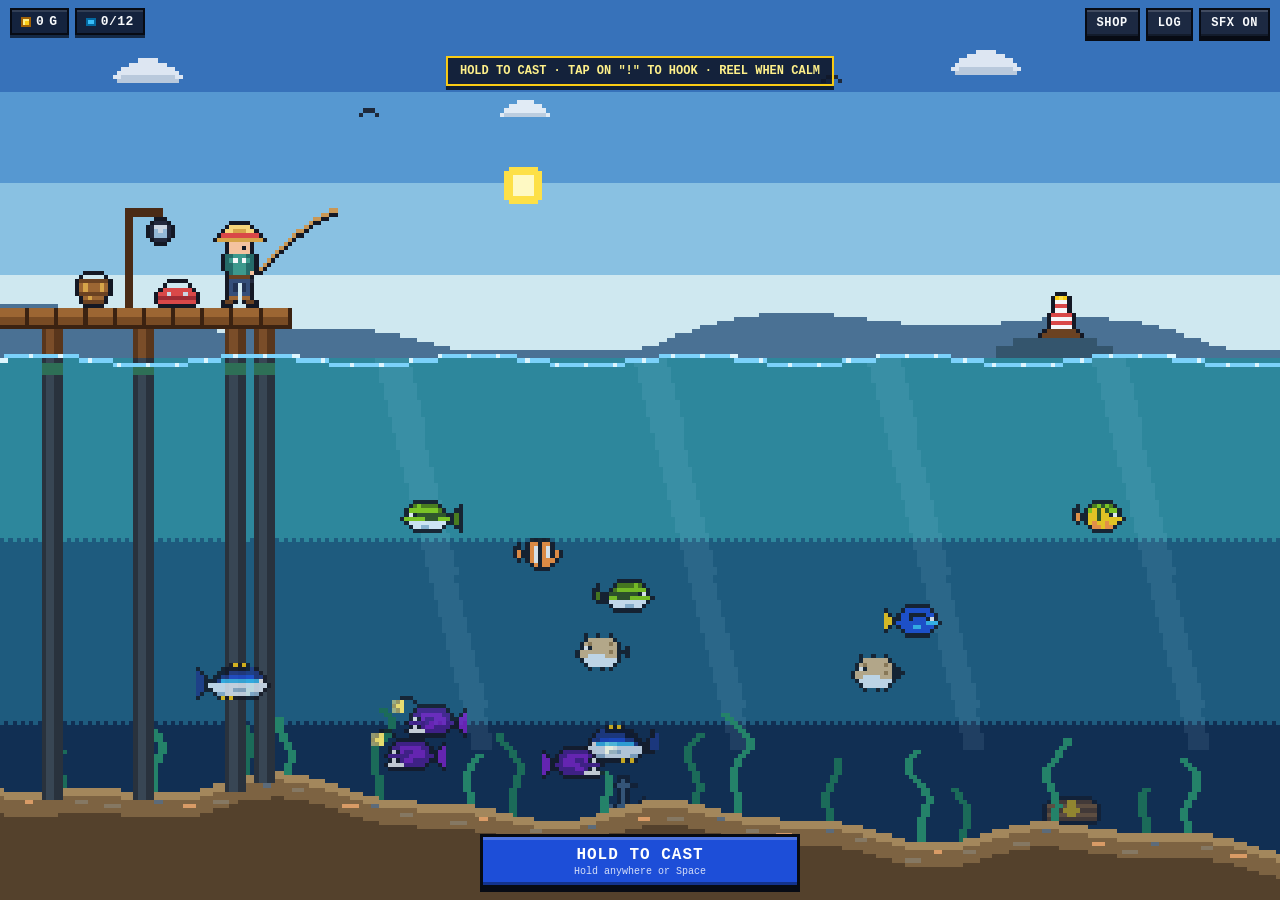
==== index.html @ 06ecc24d "Replace old files with Pierline 2D pixel-art side-POV fishing game Co-authored-by: arena-agent <2970" ====
<!DOCTYPE html>
<html lang="en">
<head>
  <meta charset="UTF-8" />
  <meta name="viewport" content="width=device-width, initial-scale=1.0, maximum-scale=1.0, user-scalable=no, viewport-fit=cover" />
  <meta name="theme-color" content="#091529" />
  <title>PIERLINE — 2D Pixel Fishing</title>
  <link rel="stylesheet" href="style.css" />
</head>
<body>
  <div id="game-shell">
    <canvas id="game-canvas" aria-label="Pierline 2D pixel fishing game"></canvas>

    <!-- Top HUD -->
    <header id="top-hud">
      <div class="hud-group">
        <div class="hud-pill" title="Coins">
          <span class="coin-dot" aria-hidden="true"></span>
          <span id="hud-coins">0</span> G
        </div>
        <div class="hud-pill" title="Species Discovered">
          <span class="fish-dot" aria-hidden="true"></span>
          <span id="hud-catches">0/12</span>
        </div>
      </div>

      <div class="hud-group">
        <button id="btn-shop" class="pixel-btn" type="button">SHOP</button>
        <button id="btn-log" class="pixel-btn" type="button">LOG</button>
        <button id="btn-mute" class="pixel-btn" type="button">SFX ON</button>
      </div>
    </header>

    <div id="hud-depth" class="hidden">SHALLOWS · 2.0m</div>

    <div id="hint-banner">
      HOLD TO CAST · TAP ON "!" TO HOOK · REEL WHEN CALM
    </div>

    <!-- Bottom Mobile-Friendly Action & Reeling HUD -->
    <div id="bottom-dock">
      <div id="reel-hud" class="hidden">
        <div id="reel-status" class="reel-status calm">HOLD TO REEL IN!</div>
        <div class="bar-row">
          <span>TENSION</span>
          <div class="bar-track">
            <div id="tension-fill" class="bar-fill safe"></div>
          </div>
        </div>
        <div class="bar-row">
          <span>CATCH</span>
          <div class="bar-track">
            <div id="progress-fill" class="bar-fill progress"></div>
            <div id="progress-icon"></div>
          </div>
        </div>
      </div>

      <button id="action-btn" type="button">
        <span id="action-label">HOLD TO CAST</span>
        <span id="action-sub">Hold anywhere or Space</span>
      </button>
    </div>

    <!-- Catch Reveal Card -->
    <div id="catch-overlay" class="overlay hidden" role="dialog" aria-modal="true" aria-labelledby="catch-name">
      <div class="pixel-card">
        <div id="catch-stamp" class="catch-stamp hidden">NEW SPECIES!</div>
        <div class="catch-art-box">
          <img id="catch-img" src="" alt="" />
        </div>
        <div id="catch-name" class="catch-title">Silver Minnow</div>
        <div id="catch-rarity" class="rarity-badge">COMMON</div>
        <div class="catch-stats">
          <div class="stat-box">
            <div class="stat-label">WEIGHT</div>
            <div id="catch-weight" class="stat-val">0.3 lb</div>
          </div>
          <div class="stat-box">
            <div class="stat-label">REWARD</div>
            <div id="catch-value" class="stat-val gold">+15 G</div>
          </div>
        </div>
        <p id="catch-desc" class="catch-desc"></p>
        <button id="catch-continue" class="pixel-btn continue-btn" type="button">KEEP FISHING</button>
      </div>
    </div>

    <!-- Tackle Shop Modal -->
    <div id="shop-modal" class="overlay hidden" role="dialog" aria-modal="true" aria-labelledby="shop-title">
      <div class="modal-panel">
        <div class="modal-header">
          <div>
            <div id="shop-title" class="modal-title">PIER TACKLE SHOP</div>
            <div id="shop-coins" class="modal-sub">0 G</div>
          </div>
          <button class="pixel-btn" type="button" data-close-modal>CLOSE</button>
        </div>
        <div class="modal-body">
          <div id="shop-list" class="shop-list"></div>
        </div>
      </div>
    </div>

    <!-- Fish Log / Bestiary Modal -->
    <div id="log-modal" class="overlay hidden" role="dialog" aria-modal="true" aria-labelledby="log-title">
      <div class="modal-panel">
        <div class="modal-header">
          <div>
            <div id="log-title" class="modal-title">FISH LOG</div>
            <div id="log-summary" class="modal-sub">0 / 12 Species</div>
          </div>
          <button class="pixel-btn" type="button" data-close-modal>CLOSE</button>
        </div>
        <div class="modal-body">
          <div id="log-grid" class="log-grid"></div>
        </div>
      </div>
    </div>
  </div>

  <script type="module" src="js/game.js"></script>
</body>
</html>
---- style.css ----
:root {
  --bg-panel: #131c2e;
  --bg-panel-2: #1c2942;
  --border-dark: #070b14;
  --border-light: #47628a;
  --accent-gold: #facc15;
  --accent-gold-dark: #a16207;
  --accent-teal: #2dd4bf;
  --accent-red: #ef4444;
  --text-main: #f8fafc;
  --text-dim: #94a3b8;
  --pixel-font: 'Courier New', 'Lucida Console', ui-monospace, monospace;
}

* {
  box-sizing: border-box;
  margin: 0;
  padding: 0;
  -webkit-tap-highlight-color: transparent;
  user-select: none;
  -webkit-user-select: none;
}

html,
body {
  width: 100%;
  height: 100%;
  height: 100dvh;
  overflow: hidden;
  background: #091529;
  color: var(--text-main);
  font-family: var(--pixel-font);
  overscroll-behavior: none;
  touch-action: manipulation;
}

#game-shell {
  position: relative;
  width: 100%;
  height: 100%;
  overflow: hidden;
}

#game-canvas {
  display: block;
  width: 100%;
  height: 100%;
  image-rendering: pixelated;
  image-rendering: crisp-edges;
  touch-action: none;
  cursor: pointer;
}

/* ── Top HUD Bar ─────────────────────────────────────────────────────────── */
#top-hud {
  position: absolute;
  top: 0;
  left: 0;
  right: 0;
  padding: calc(8px + env(safe-area-inset-top, 0px)) calc(10px + env(safe-area-inset-right, 0px)) 6px calc(10px + env(safe-area-inset-left, 0px));
  display: flex;
  align-items: flex-start;
  justify-content: space-between;
  gap: 8px;
  pointer-events: none;
  z-index: 10;
}

.hud-group {
  display: flex;
  flex-wrap: wrap;
  align-items: center;
  gap: 6px;
  pointer-events: auto;
}

.hud-pill {
  display: inline-flex;
  align-items: center;
  gap: 5px;
  background: rgba(15, 23, 42, 0.86);
  border: 2px solid var(--border-dark);
  box-shadow: inset 0 2px 0 rgba(255, 255, 255, 0.12), 0 3px 0 rgba(7, 11, 20, 0.7);
  padding: 5px 9px;
  font-size: 13px;
  font-weight: 700;
  letter-spacing: 0.5px;
  line-height: 1;
}

.coin-dot {
  display: inline-block;
  width: 10px;
  height: 10px;
  background: var(--accent-gold);
  border: 2px solid var(--accent-gold-dark);
  box-shadow: inset 2px 2px 0 #fef08a;
}

.fish-dot {
  display: inline-block;
  width: 10px;
  height: 8px;
  background: #38bdf8;
  border: 2px solid #0369a1;
}

#hud-depth {
  position: absolute;
  top: calc(46px + env(safe-area-inset-top, 0px));
  left: 50%;
  transform: translateX(-50%);
  background: rgba(15, 23, 42, 0.82);
  border: 2px solid var(--border-dark);
  padding: 3px 8px;
  font-size: 11px;
  font-weight: 700;
  letter-spacing: 0.8px;
  color: #7dd3fc;
  pointer-events: none;
  z-index: 10;
  white-space: nowrap;
}

/* ── Pixel Buttons ───────────────────────────────────────────────────────── */
.pixel-btn {
  appearance: none;
  font-family: var(--pixel-font);
  font-weight: 700;
  font-size: 12px;
  letter-spacing: 0.6px;
  color: var(--text-main);
  background: var(--bg-panel-2);
  border: 2px solid var(--border-dark);
  box-shadow: inset 0 2px 0 rgba(255, 255, 255, 0.16), inset 0 -2px 0 rgba(0, 0, 0, 0.35), 0 3px 0 var(--border-dark);
  padding: 6px 10px;
  cursor: pointer;
  touch-action: manipulation;
  transition: transform 0.05s ease;
}

.pixel-btn:active:not(:disabled) {
  transform: translateY(2px);
  box-shadow: inset 0 2px 0 rgba(0, 0, 0, 0.25), 0 1px 0 var(--border-dark);
}

.pixel-btn:disabled {
  opacity: 0.45;
  cursor: default;
}

.pixel-btn.is-muted {
  color: var(--text-dim);
  background: #0f172a;
}

/* ── First-time Hint Banner ──────────────────────────────────────────────── */
#hint-banner {
  position: absolute;
  top: calc(56px + env(safe-area-inset-top, 0px));
  left: 50%;
  transform: translateX(-50%);
  background: rgba(15, 23, 42, 0.88);
  border: 2px solid var(--accent-gold);
  box-shadow: 0 4px 0 rgba(7, 11, 20, 0.8);
  padding: 6px 12px;
  font-size: 12px;
  font-weight: 700;
  color: #fef08a;
  text-align: center;
  max-width: 90vw;
  pointer-events: none;
  z-index: 9;
}

/* ── Bottom Control Dock & Reeling HUD ───────────────────────────────────── */
#bottom-dock {
  position: absolute;
  left: 0;
  right: 0;
  bottom: 0;
  padding: 8px calc(12px + env(safe-area-inset-right, 0px)) calc(12px + env(safe-area-inset-bottom, 0px)) calc(12px + env(safe-area-inset-left, 0px));
  display: flex;
  flex-direction: column;
  align-items: center;
  gap: 8px;
  pointer-events: none;
  z-index: 12;
}

#reel-hud {
  width: min(360px, 92vw);
  background: rgba(15, 23, 42, 0.92);
  border: 2px solid var(--border-dark);
  box-shadow: inset 0 2px 0 rgba(255, 255, 255, 0.12), 0 4px 0 var(--border-dark);
  padding: 8px 10px;
  display: flex;
  flex-direction: column;
  gap: 6px;
}

.reel-status {
  text-align: center;
  font-size: 12px;
  font-weight: 700;
  letter-spacing: 0.8px;
}

.reel-status.calm {
  color: #6ee7b7;
}

.reel-status.thrashing {
  color: #fca5a5;
  animation: blink-fast 0.25s steps(2, end) infinite;
}

.bar-row {
  display: grid;
  grid-template-columns: 62px 1fr;
  align-items: center;
  gap: 8px;
  font-size: 10px;
  font-weight: 700;
  color: var(--text-dim);
}

.bar-track {
  position: relative;
  height: 12px;
  background: #0b1220;
  border: 2px solid var(--border-dark);
  overflow: hidden;
}

.bar-fill {
  height: 100%;
  width: 0%;
  transition: width 0.04s linear;
}

.bar-fill.safe {
  background: #22c55e;
}

.bar-fill.warn {
  background: #f59e0b;
}

.bar-fill.danger {
  background: #ef4444;
}

.bar-fill.progress {
  background: #38bdf8;
}

#progress-icon {
  position: absolute;
  top: 50%;
  transform: translate(-50%, -50%);
  width: 8px;
  height: 8px;
  background: #fef08a;
  border: 1px solid #070b14;
}

#action-btn {
  pointer-events: auto;
  width: min(320px, 88vw);
  min-height: 54px;
  display: flex;
  flex-direction: column;
  align-items: center;
  justify-content: center;
  gap: 2px;
  background: #1d4ed8;
  border: 3px solid var(--border-dark);
  box-shadow: inset 0 3px 0 rgba(255, 255, 255, 0.22), inset 0 -3px 0 rgba(0, 0, 0, 0.35), 0 4px 0 var(--border-dark);
  color: #ffffff;
  font-family: var(--pixel-font);
  cursor: pointer;
  touch-action: none;
}

#action-btn:active {
  transform: translateY(2px);
  box-shadow: inset 0 2px 0 rgba(0, 0, 0, 0.25), 0 2px 0 var(--border-dark);
}

#action-btn.state-charge {
  background: #0d9488;
}

#action-btn.state-bite {
  background: #d97706;
  border-color: #fef08a;
  animation: pulse-bite 0.28s steps(2, end) infinite;
}

#action-btn.state-reel {
  background: #0284c7;
}

#action-label {
  font-size: 16px;
  font-weight: 700;
  letter-spacing: 1px;
}

#action-sub {
  font-size: 10px;
  color: rgba(255, 255, 255, 0.82);
}

/* ── Catch Reveal Card ───────────────────────────────────────────────────── */
.overlay {
  position: fixed;
  inset: 0;
  background: rgba(7, 11, 20, 0.72);
  display: flex;
  align-items: center;
  justify-content: center;
  padding: 16px;
  z-index: 30;
}

.pixel-card {
  width: min(340px, 92vw);
  background: var(--bg-panel);
  border: 3px solid var(--border-dark);
  box-shadow: inset 0 0 0 2px var(--border-light), 0 8px 0 rgba(0, 0, 0, 0.55);
  padding: 16px;
  display: flex;
  flex-direction: column;
  align-items: center;
  gap: 10px;
  text-align: center;
}

.catch-stamp {
  background: var(--accent-gold);
  color: #1c1917;
  font-size: 11px;
  font-weight: 700;
  padding: 2px 8px;
  border: 2px solid var(--border-dark);
  letter-spacing: 0.8px;
}

.catch-art-box {
  width: 136px;
  height: 82px;
  background: #0b1629;
  border: 2px solid var(--border-dark);
  box-shadow: inset 0 0 0 2px #1e3a5f;
  display: flex;
  align-items: center;
  justify-content: center;
}

#catch-img {
  max-width: 118px;
  max-height: 68px;
  image-rendering: pixelated;
  image-rendering: crisp-edges;
}

.catch-title {
  font-size: 19px;
  font-weight: 700;
  letter-spacing: 0.8px;
}

.rarity-badge {
  font-size: 11px;
  font-weight: 700;
  letter-spacing: 1px;
  padding: 2px 8px;
  border: 2px solid var(--border-dark);
}

.catch-stats {
  width: 100%;
  display: grid;
  grid-template-columns: 1fr 1fr;
  gap: 8px;
}

.stat-box {
  background: #0d1626;
  border: 2px solid var(--border-dark);
  padding: 6px;
}

.stat-label {
  font-size: 10px;
  color: var(--text-dim);
  margin-bottom: 2px;
}

.stat-val {
  font-size: 15px;
  font-weight: 700;
}

.stat-val.gold {
  color: var(--accent-gold);
}

.catch-desc {
  font-size: 12px;
  line-height: 1.4;
  color: #cbd5e1;
}

.continue-btn {
  width: 100%;
  padding: 10px;
  font-size: 14px;
  background: #15803d;
}

/* ── Modals (Shop & Fish Log) ────────────────────────────────────────────── */
.modal-panel {
  width: min(460px, 94vw);
  max-height: 84dvh;
  background: var(--bg-panel);
  border: 3px solid var(--border-dark);
  box-shadow: inset 0 0 0 2px var(--border-light), 0 8px 0 rgba(0, 0, 0, 0.55);
  display: flex;
  flex-direction: column;
  overflow: hidden;
}

.modal-header {
  display: flex;
  align-items: center;
  justify-content: space-between;
  padding: 12px 14px;
  background: var(--bg-panel-2);
  border-bottom: 2px solid var(--border-dark);
}

.modal-title {
  font-size: 15px;
  font-weight: 700;
  letter-spacing: 0.8px;
}

.modal-sub {
  font-size: 11px;
  color: var(--accent-gold);
  margin-top: 2px;
}

.modal-body {
  padding: 12px;
  overflow-y: auto;
  -webkit-overflow-scrolling: touch;
  touch-action: pan-y;
}

.shop-list {
  display: flex;
  flex-direction: column;
  gap: 8px;
}

.shop-item {
  display: flex;
  align-items: center;
  justify-content: space-between;
  gap: 10px;
  background: #0d1626;
  border: 2px solid var(--border-dark);
  padding: 10px;
}

.shop-title {
  font-size: 13px;
  font-weight: 700;
}

.shop-lv {
  font-size: 11px;
  color: #38bdf8;
  margin-left: 4px;
}

.shop-tier {
  font-size: 11px;
  color: var(--accent-gold);
  margin: 2px 0;
}

.shop-desc {
  font-size: 11px;
  color: var(--text-dim);
}

.shop-buy {
  min-width: 78px;
  padding: 8px 10px;
  white-space: nowrap;
}

.shop-buy.can-buy {
  background: #15803d;
  color: #ffffff;
}

.log-grid {
  display: grid;
  grid-template-columns: repeat(auto-fill, minmax(122px, 1fr));
  gap: 8px;
}

.log-card {
  background: #0d1626;
  border: 2px solid var(--border-dark);
  padding: 8px 6px;
  display: flex;
  flex-direction: column;
  align-items: center;
  gap: 4px;
  text-align: center;
}

.log-card.locked {
  opacity: 0.72;
}

.log-art {
  width: 76px;
  height: 44px;
  display: flex;
  align-items: center;
  justify-content: center;
}

.log-art img {
  max-width: 72px;
  max-height: 40px;
  image-rendering: pixelated;
  image-rendering: crisp-edges;
}

.log-name {
  font-size: 11px;
  font-weight: 700;
}

.log-rarity {
  font-size: 9px;
  font-weight: 700;
  letter-spacing: 0.6px;
}

.log-meta {
  font-size: 10px;
  color: var(--text-dim);
}

.hidden {
  display: none !important;
}

@keyframes pulse-bite {
  0%, 100% { transform: scale(1); }
  50% { transform: scale(1.03); }
}

@keyframes blink-fast {
  0%, 100% { opacity: 1; }
  50% { opacity: 0.45; }
}

/* Compact landscape mobile tweak */
@media (max-height: 460px) {
  #bottom-dock {
    padding-bottom: 6px;
    gap: 4px;
  }
  #action-btn {
    min-height: 40px;
    width: min(260px, 60vw);
  }
  #action-label {
    font-size: 13px;
  }
  #action-sub {
    display: none;
  }
  #reel-hud {
    padding: 5px 8px;
    gap: 4px;
  }
}
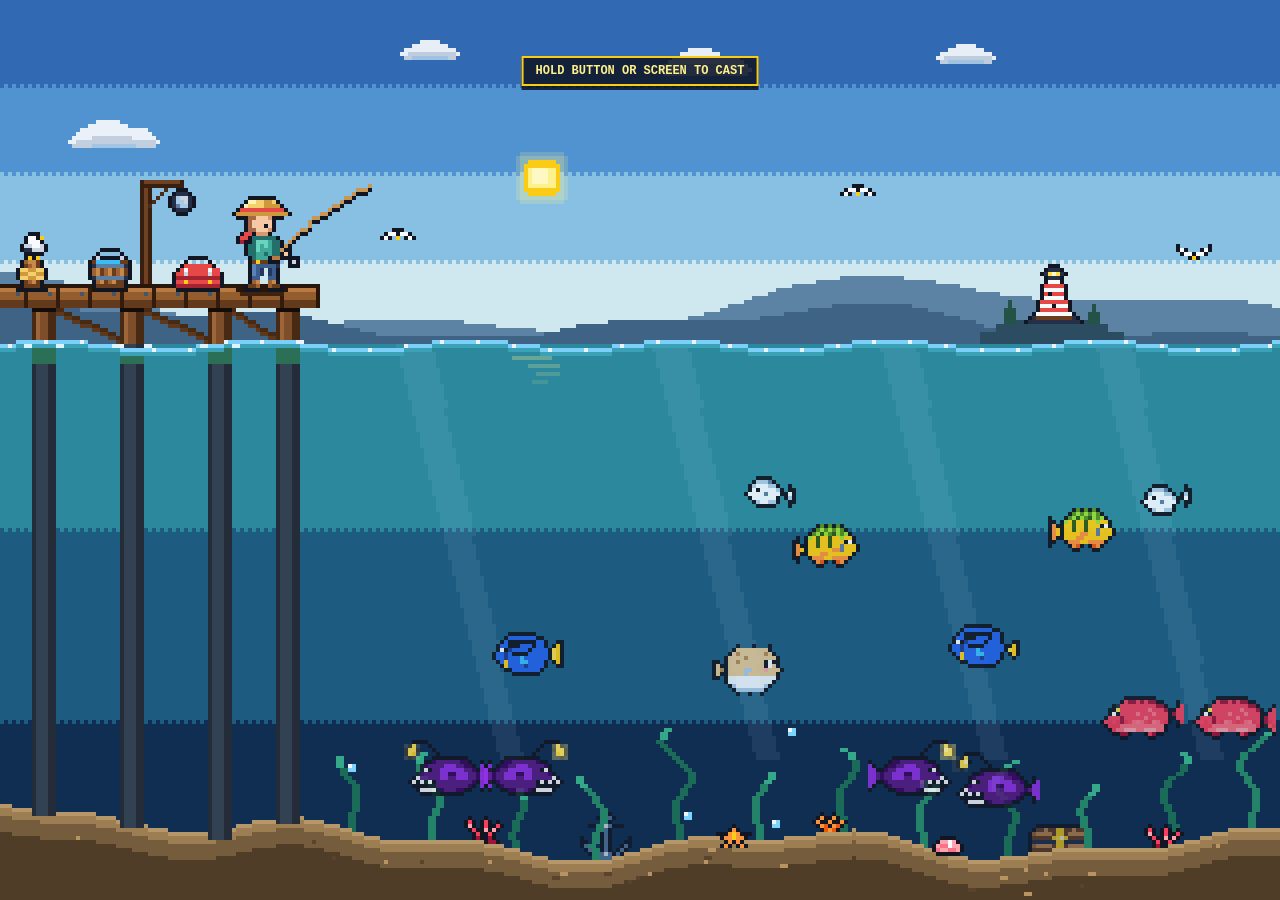
==== commit 4f00d824: "Add 4 fishing maps, 8 new 4-frame fish species, and detailed biome sprites Co-authored-by: arena-age" ====
--- a/index.html
+++ b/index.html
@@ -1,120 +1,131 @@
-<!DOCTYPE html>
+<!doctype html>
 <html lang="en">
 <head>
-  <meta charset="UTF-8" />
-  <meta name="viewport" content="width=device-width, initial-scale=1.0, maximum-scale=1.0, user-scalable=no, viewport-fit=cover" />
-  <meta name="theme-color" content="#091529" />
+  <meta charset="utf-8" />
+  <meta name="viewport" content="width=device-width, initial-scale=1, maximum-scale=1, user-scalable=no, viewport-fit=cover" />
+  <meta name="apple-mobile-web-app-capable" content="yes" />
+  <meta name="mobile-web-app-capable" content="yes" />
+  <meta name="theme-color" content="#102238" />
   <title>PIERLINE — 2D Pixel Fishing</title>
   <link rel="stylesheet" href="style.css" />
 </head>
 <body>
   <div id="game-shell">
-    <canvas id="game-canvas" aria-label="Pierline 2D pixel fishing game"></canvas>
+    <canvas id="game-canvas" aria-label="Pierline pixel art fishing game"></canvas>
 
     <!-- Top HUD -->
-    <header id="top-hud">
-      <div class="hud-group">
-        <div class="hud-pill" title="Coins">
-          <span class="coin-dot" aria-hidden="true"></span>
-          <span id="hud-coins">0</span> G
+    <header id="hud-top">
+      <div class="hud-group hud-stats">
+        <div class="pixel-pill" title="Coins">
+          <span class="coin-dot"></span>
+          <span id="hud-coins">0</span>
         </div>
-        <div class="hud-pill" title="Species Discovered">
-          <span class="fish-dot" aria-hidden="true"></span>
-          <span id="hud-catches">0/12</span>
+        <div class="pixel-pill" title="Fish caught">
+          <span class="pill-label">CATCH</span>
+          <span id="hud-caught">0</span>
+        </div>
+        <div class="pixel-pill hide-xs" title="Time of day">
+          <span id="hud-time">DAY</span>
         </div>
       </div>
 
-      <div class="hud-group">
-        <button id="btn-shop" class="pixel-btn" type="button">SHOP</button>
-        <button id="btn-log" class="pixel-btn" type="button">LOG</button>
-        <button id="btn-mute" class="pixel-btn" type="button">SFX ON</button>
+      <div class="hud-group hud-actions">
+        <button id="btn-maps" class="pixel-btn accent-cyan" type="button" aria-label="Open Fishing Maps">MAP</button>
+        <button id="btn-shop" class="pixel-btn accent-gold" type="button" aria-label="Open Tackle Shop">SHOP</button>
+        <button id="btn-log" class="pixel-btn" type="button" aria-label="Open Fish Log">LOG</button>
+        <button id="btn-sound" class="pixel-btn icon-btn" type="button" aria-label="Toggle Sound" title="Toggle Sound">SFX</button>
       </div>
     </header>
 
-    <div id="hud-depth" class="hidden">SHALLOWS · 2.0m</div>
+    <!-- Current map & water zone indicator -->
+    <div id="depth-badge" class="pixel-pill small-pill">SUNLIT PIER &bull; SHALLOW</div>
 
-    <div id="hint-banner">
-      HOLD TO CAST · TAP ON "!" TO HOOK · REEL WHEN CALM
-    </div>
+    <!-- Context hint banner -->
+    <div id="hint-banner" role="status" aria-live="polite">HOLD &amp; RELEASE TO CAST</div>
 
-    <!-- Bottom Mobile-Friendly Action & Reeling HUD -->
-    <div id="bottom-dock">
-      <div id="reel-hud" class="hidden">
-        <div id="reel-status" class="reel-status calm">HOLD TO REEL IN!</div>
-        <div class="bar-row">
-          <span>TENSION</span>
-          <div class="bar-track">
-            <div id="tension-fill" class="bar-fill safe"></div>
+    <!-- Bottom mobile + desktop controls -->
+    <footer id="hud-bottom">
+      <div id="reel-panel" class="hidden" aria-label="Reeling meters">
+        <div class="meter-row">
+          <span class="meter-label">LINE</span>
+          <div class="meter-track">
+            <div id="tension-fill" class="meter-fill tension"></div>
+            <div class="meter-danger-zone"></div>
           </div>
         </div>
-        <div class="bar-row">
-          <span>CATCH</span>
-          <div class="bar-track">
-            <div id="progress-fill" class="bar-fill progress"></div>
-            <div id="progress-icon"></div>
+        <div class="meter-row">
+          <span class="meter-label">REEL</span>
+          <div class="meter-track">
+            <div id="progress-fill" class="meter-fill progress"></div>
           </div>
         </div>
       </div>
 
-      <button id="action-btn" type="button">
-        <span id="action-label">HOLD TO CAST</span>
-        <span id="action-sub">Hold anywhere or Space</span>
-      </button>
-    </div>
+      <div id="control-row">
+        <button id="action-btn" class="pixel-btn action-primary" type="button">HOLD TO CAST</button>
+      </div>
+    </footer>
 
-    <!-- Catch Reveal Card -->
-    <div id="catch-overlay" class="overlay hidden" role="dialog" aria-modal="true" aria-labelledby="catch-name">
-      <div class="pixel-card">
-        <div id="catch-stamp" class="catch-stamp hidden">NEW SPECIES!</div>
-        <div class="catch-art-box">
-          <img id="catch-img" src="" alt="" />
+    <!-- Catch celebration card -->
+    <div id="catch-overlay" class="modal-backdrop hidden" role="dialog" aria-modal="true" aria-labelledby="catch-title">
+      <div class="pixel-panel catch-card">
+        <div id="catch-rarity" class="rarity-tag">COMMON</div>
+        <h2 id="catch-title">SARDINE</h2>
+        <div class="catch-sprite-frame">
+          <img id="catch-sprite" alt="Caught fish pixel sprite" />
         </div>
-        <div id="catch-name" class="catch-title">Silver Minnow</div>
-        <div id="catch-rarity" class="rarity-badge">COMMON</div>
-        <div class="catch-stats">
-          <div class="stat-box">
-            <div class="stat-label">WEIGHT</div>
-            <div id="catch-weight" class="stat-val">0.3 lb</div>
+        <div class="catch-meta">
+          <div class="meta-cell">
+            <span class="meta-k">WEIGHT</span>
+            <span id="catch-weight" class="meta-v">0.4 kg</span>
           </div>
-          <div class="stat-box">
-            <div class="stat-label">REWARD</div>
-            <div id="catch-value" class="stat-val gold">+15 G</div>
+          <div class="meta-cell">
+            <span class="meta-k">VALUE</span>
+            <span id="catch-value" class="meta-v gold">+12 G</span>
+          </div>
+          <div class="meta-cell">
+            <span class="meta-k">RECORD</span>
+            <span id="catch-record" class="meta-v">NEW!</span>
           </div>
         </div>
         <p id="catch-desc" class="catch-desc"></p>
-        <button id="catch-continue" class="pixel-btn continue-btn" type="button">KEEP FISHING</button>
+        <button id="btn-catch-ok" class="pixel-btn action-primary full-w" type="button">KEEP &amp; CONTINUE</button>
       </div>
     </div>
 
-    <!-- Tackle Shop Modal -->
-    <div id="shop-modal" class="overlay hidden" role="dialog" aria-modal="true" aria-labelledby="shop-title">
-      <div class="modal-panel">
+    <!-- Fishing Maps modal -->
+    <div id="maps-modal" class="modal-backdrop hidden" role="dialog" aria-modal="true" aria-labelledby="maps-title">
+      <div class="pixel-panel modal-panel">
         <div class="modal-header">
-          <div>
-            <div id="shop-title" class="modal-title">PIER TACKLE SHOP</div>
-            <div id="shop-coins" class="modal-sub">0 G</div>
-          </div>
-          <button class="pixel-btn" type="button" data-close-modal>CLOSE</button>
+          <h2 id="maps-title">FISHING MAPS</h2>
+          <span class="modal-coins"><span class="coin-dot"></span><span id="maps-coins">0</span></span>
+          <button id="btn-maps-close" class="pixel-btn close-btn" type="button" aria-label="Close Maps">X</button>
         </div>
-        <div class="modal-body">
-          <div id="shop-list" class="shop-list"></div>
-        </div>
+        <div id="maps-list" class="modal-body"></div>
       </div>
     </div>
 
-    <!-- Fish Log / Bestiary Modal -->
-    <div id="log-modal" class="overlay hidden" role="dialog" aria-modal="true" aria-labelledby="log-title">
-      <div class="modal-panel">
+    <!-- Tackle Shop modal -->
+    <div id="shop-modal" class="modal-backdrop hidden" role="dialog" aria-modal="true" aria-labelledby="shop-title">
+      <div class="pixel-panel modal-panel">
         <div class="modal-header">
-          <div>
-            <div id="log-title" class="modal-title">FISH LOG</div>
-            <div id="log-summary" class="modal-sub">0 / 12 Species</div>
-          </div>
-          <button class="pixel-btn" type="button" data-close-modal>CLOSE</button>
+          <h2 id="shop-title">TACKLE SHOP</h2>
+          <span class="modal-coins"><span class="coin-dot"></span><span id="shop-coins">0</span></span>
+          <button id="btn-shop-close" class="pixel-btn close-btn" type="button" aria-label="Close Shop">X</button>
         </div>
-        <div class="modal-body">
-          <div id="log-grid" class="log-grid"></div>
+        <div id="shop-list" class="modal-body"></div>
+      </div>
+    </div>
+
+    <!-- Fish Log modal -->
+    <div id="log-modal" class="modal-backdrop hidden" role="dialog" aria-modal="true" aria-labelledby="log-title">
+      <div class="pixel-panel modal-panel">
+        <div class="modal-header">
+          <h2 id="log-title">FISH LOG</h2>
+          <span id="log-count" class="modal-sub">0 / 20</span>
+          <button id="btn-log-close" class="pixel-btn close-btn" type="button" aria-label="Close Fish Log">X</button>
         </div>
+        <div id="log-grid" class="modal-body log-grid"></div>
       </div>
     </div>
   </div>
--- a/style.css
+++ b/style.css
@@ -597,3 +597,95 @@
     gap: 4px;
   }
 }
+
+.pixel-btn.accent-cyan {
+  background: #155e75;
+  color: #ecfeff;
+  border-color: #38bdf8;
+}
+
+.map-card {
+  display: flex;
+  flex-direction: column;
+  gap: 8px;
+  padding: 10px;
+  margin-bottom: 10px;
+  background: #1a2d47;
+  border: 2px solid #415c7f;
+}
+
+.map-card.active-map {
+  border-color: #38bdf8;
+  background: #183452;
+}
+
+.map-top {
+  display: flex;
+  align-items: center;
+  justify-content: space-between;
+  gap: 8px;
+}
+
+.map-title-wrap {
+  display: flex;
+  align-items: center;
+  gap: 8px;
+}
+
+.map-swatch {
+  width: 14px;
+  height: 14px;
+  border: 2px solid #0b1424;
+  flex-shrink: 0;
+}
+
+.map-name {
+  font-size: 13px;
+  font-weight: 800;
+  color: #f8fafc;
+}
+
+.map-tag {
+  font-size: 10px;
+  font-weight: 800;
+  color: #93c5fd;
+  letter-spacing: 0.5px;
+}
+
+.map-desc {
+  font-size: 11px;
+  color: #cbd5e1;
+  line-height: 1.35;
+}
+
+.map-bottom {
+  display: flex;
+  align-items: center;
+  justify-content: space-between;
+  gap: 8px;
+  flex-wrap: wrap;
+}
+
+.map-fish-strip {
+  display: flex;
+  align-items: center;
+  gap: 6px;
+}
+
+.map-fish-strip img {
+  width: 24px;
+  height: 16px;
+  object-fit: contain;
+  image-rendering: pixelated;
+  image-rendering: crisp-edges;
+}
+
+.map-fish-strip img.sil {
+  filter: brightness(0) opacity(0.5);
+}
+
+.log-maps {
+  font-size: 9px;
+  color: #7dd3fc;
+  letter-spacing: 0.4px;
+}
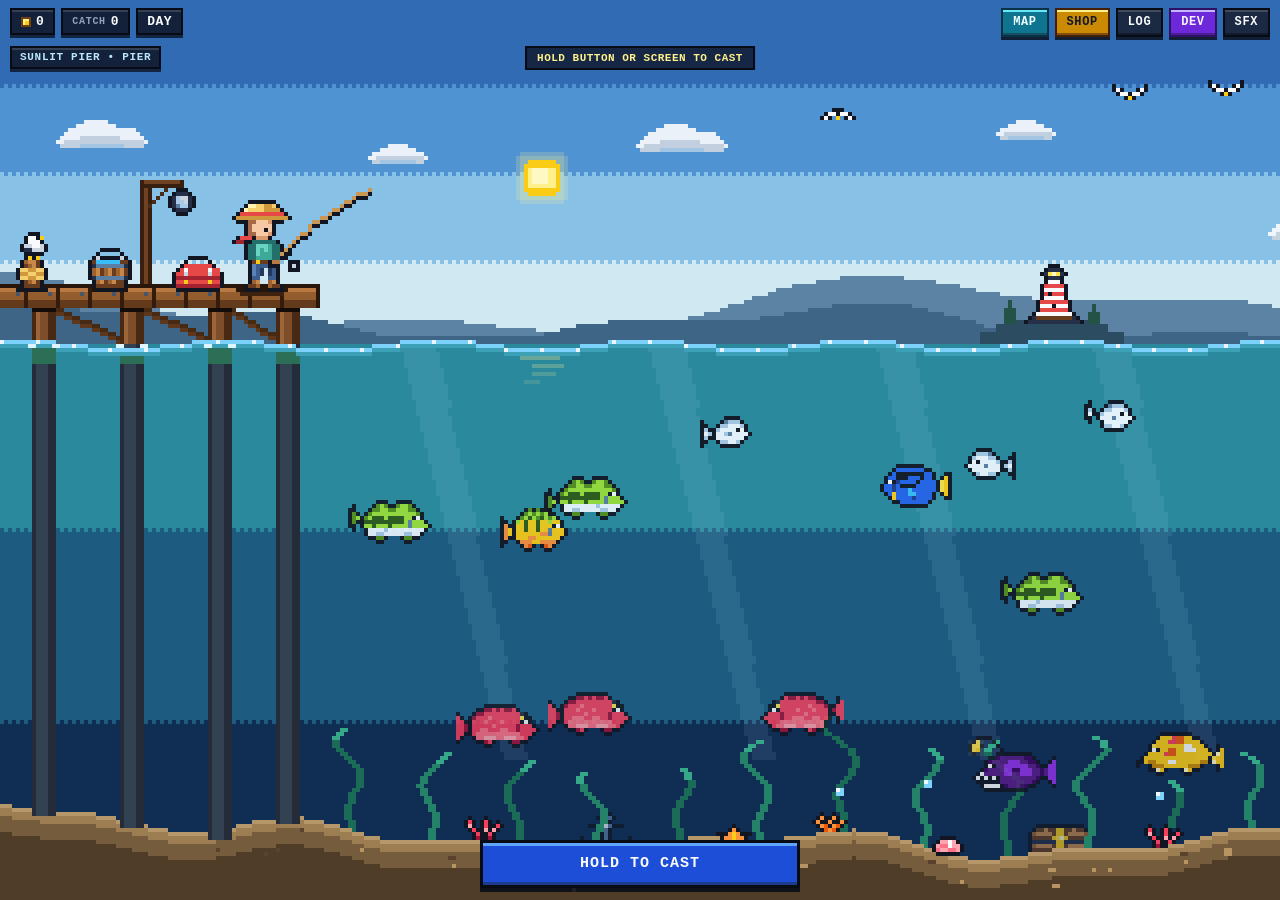
==== commit ee5ba048: "Fix NaN fish stats, add zero-jump realistic reeling physics, and add Admin Test Panel Co-authored-by" ====
--- a/index.html
+++ b/index.html
@@ -33,12 +33,13 @@
         <button id="btn-maps" class="pixel-btn accent-cyan" type="button" aria-label="Open Fishing Maps">MAP</button>
         <button id="btn-shop" class="pixel-btn accent-gold" type="button" aria-label="Open Tackle Shop">SHOP</button>
         <button id="btn-log" class="pixel-btn" type="button" aria-label="Open Fish Log">LOG</button>
+        <button id="btn-admin" class="pixel-btn accent-purple" type="button" aria-label="Open Admin Test Panel" title="Admin Test Panel">DEV</button>
         <button id="btn-sound" class="pixel-btn icon-btn" type="button" aria-label="Toggle Sound" title="Toggle Sound">SFX</button>
       </div>
     </header>
 
     <!-- Current map & water zone indicator -->
-    <div id="depth-badge" class="pixel-pill small-pill">SUNLIT PIER &bull; SHALLOW</div>
+    <div id="depth-badge" class="pixel-pill small-pill">SUNLIT PIER &bull; PIER</div>
 
     <!-- Context hint banner -->
     <div id="hint-banner" role="status" aria-live="polite">HOLD &amp; RELEASE TO CAST</div>
@@ -70,18 +71,18 @@
     <div id="catch-overlay" class="modal-backdrop hidden" role="dialog" aria-modal="true" aria-labelledby="catch-title">
       <div class="pixel-panel catch-card">
         <div id="catch-rarity" class="rarity-tag">COMMON</div>
-        <h2 id="catch-title">SARDINE</h2>
+        <h2 id="catch-title">SILVER MINNOW</h2>
         <div class="catch-sprite-frame">
           <img id="catch-sprite" alt="Caught fish pixel sprite" />
         </div>
         <div class="catch-meta">
           <div class="meta-cell">
             <span class="meta-k">WEIGHT</span>
-            <span id="catch-weight" class="meta-v">0.4 kg</span>
+            <span id="catch-weight" class="meta-v">0.40 kg</span>
           </div>
           <div class="meta-cell">
             <span class="meta-k">VALUE</span>
-            <span id="catch-value" class="meta-v gold">+12 G</span>
+            <span id="catch-value" class="meta-v gold">+14 G</span>
           </div>
           <div class="meta-cell">
             <span class="meta-k">RECORD</span>
@@ -128,6 +129,63 @@
         <div id="log-grid" class="modal-body log-grid"></div>
       </div>
     </div>
+
+    <!-- Admin / Dev Test Panel modal -->
+    <div id="admin-modal" class="modal-backdrop hidden" role="dialog" aria-modal="true" aria-labelledby="admin-title">
+      <div class="pixel-panel modal-panel">
+        <div class="modal-header">
+          <h2 id="admin-title">ADMIN TEST PANEL</h2>
+          <span id="admin-status" class="modal-sub">DEV TOOLS</span>
+          <button id="btn-admin-close" class="pixel-btn close-btn" type="button" aria-label="Close Admin Panel">X</button>
+        </div>
+        <div class="modal-body admin-body">
+          <div class="admin-section">
+            <div class="admin-label">GOLD &amp; PROGRESSION</div>
+            <div class="admin-row">
+              <button id="adm-gold-100" class="pixel-btn accent-gold" type="button">+100 G</button>
+              <button id="adm-gold-1000" class="pixel-btn accent-gold" type="button">+1000 G</button>
+              <button id="adm-unlock-maps" class="pixel-btn accent-cyan" type="button">ALL MAPS</button>
+              <button id="adm-max-gear" class="pixel-btn accent-cyan" type="button">MAX GEAR</button>
+              <button id="adm-fill-log" class="pixel-btn" type="button">FILL LOG</button>
+              <button id="adm-reset" class="pixel-btn danger-btn" type="button">RESET SAVE</button>
+            </div>
+          </div>
+
+          <div class="admin-section">
+            <div class="admin-label">INSTANT MAP WARP</div>
+            <div id="adm-map-row" class="admin-row"></div>
+          </div>
+
+          <div class="admin-section">
+            <div class="admin-label">TIME OF DAY</div>
+            <div class="admin-row">
+              <button id="adm-tod-dawn" class="pixel-btn" type="button">DAWN</button>
+              <button id="adm-tod-day" class="pixel-btn" type="button">DAY</button>
+              <button id="adm-tod-sunset" class="pixel-btn" type="button">SUNSET</button>
+              <button id="adm-tod-night" class="pixel-btn" type="button">NIGHT</button>
+              <button id="adm-tod-freeze" class="pixel-btn" type="button">CLOCK: RUN</button>
+            </div>
+          </div>
+
+          <div class="admin-section">
+            <div class="admin-label">SPAWN &amp; BITE TESTER</div>
+            <div class="admin-row">
+              <select id="adm-fish-select" class="pixel-select" aria-label="Choose fish species"></select>
+              <button id="adm-spawn-fish" class="pixel-btn" type="button">SPAWN</button>
+              <button id="adm-force-bite" class="pixel-btn accent-purple" type="button">INSTANT BITE</button>
+            </div>
+          </div>
+
+          <div class="admin-section">
+            <div class="admin-label">REELING HELPERS</div>
+            <div class="admin-row">
+              <button id="adm-nosnap" class="pixel-btn" type="button">NO SNAP: OFF</button>
+              <button id="adm-autoland" class="pixel-btn accent-cyan" type="button">AUTO-LAND ACTIVE</button>
+            </div>
+          </div>
+        </div>
+      </div>
+    </div>
   </div>
 
   <script type="module" src="js/game.js"></script>
--- a/style.css
+++ b/style.css
@@ -5,6 +5,7 @@
   --border-light: #47628a;
   --accent-gold: #facc15;
   --accent-gold-dark: #a16207;
+  --accent-cyan: #38bdf8;
   --accent-teal: #2dd4bf;
   --accent-red: #ef4444;
   --text-main: #f8fafc;
@@ -51,8 +52,12 @@
   cursor: pointer;
 }
 
+.hidden {
+  display: none !important;
+}
+
 /* ── Top HUD Bar ─────────────────────────────────────────────────────────── */
-#top-hud {
+#hud-top {
   position: absolute;
   top: 0;
   left: 0;
@@ -74,536 +79,404 @@
   pointer-events: auto;
 }
 
-.hud-pill {
+.pixel-pill {
   display: inline-flex;
   align-items: center;
   gap: 5px;
-  background: rgba(15, 23, 42, 0.86);
-  border: 2px solid var(--border-dark);
-  box-shadow: inset 0 2px 0 rgba(255, 255, 255, 0.12), 0 3px 0 rgba(7, 11, 20, 0.7);
+  background: rgba(15, 23, 42, 0.88);
+  border: 2px solid var(--border-dark);
+  box-shadow: inset 0 2px 0 rgba(255, 255, 255, 0.14), 0 3px 0 rgba(7, 11, 20, 0.72);
   padding: 5px 9px;
   font-size: 13px;
-  font-weight: 700;
+  font-weight: 800;
   letter-spacing: 0.5px;
   line-height: 1;
+  color: var(--text-main);
+}
+
+.pill-label {
+  font-size: 10px;
+  color: var(--text-dim);
+  letter-spacing: 0.7px;
 }
 
 .coin-dot {
-  display: inline-block;
   width: 10px;
   height: 10px;
+  display: inline-block;
   background: var(--accent-gold);
-  border: 2px solid var(--accent-gold-dark);
+  border: 2px solid #713f12;
   box-shadow: inset 2px 2px 0 #fef08a;
-}
-
-.fish-dot {
-  display: inline-block;
-  width: 10px;
-  height: 8px;
-  background: #38bdf8;
-  border: 2px solid #0369a1;
-}
-
-#hud-depth {
+  flex-shrink: 0;
+}
+
+/* ── Buttons ─────────────────────────────────────────────────────────────── */
+.pixel-btn {
+  font-family: var(--pixel-font);
+  font-size: 12px;
+  font-weight: 800;
+  letter-spacing: 0.6px;
+  color: var(--text-main);
+  background: var(--bg-panel-2);
+  border: 2px solid var(--border-dark);
+  box-shadow: inset 0 2px 0 rgba(255, 255, 255, 0.16), inset 0 -2px 0 rgba(0, 0, 0, 0.35), 0 3px 0 rgba(7, 11, 20, 0.78);
+  padding: 6px 10px;
+  cursor: pointer;
+  line-height: 1.1;
+  transition: transform 60ms ease, filter 80ms ease;
+}
+
+.pixel-btn:hover:not(:disabled) {
+  filter: brightness(1.12);
+}
+
+.pixel-btn:active:not(:disabled) {
+  transform: translateY(2px);
+  box-shadow: inset 0 2px 0 rgba(0, 0, 0, 0.35), 0 1px 0 rgba(7, 11, 20, 0.75);
+}
+
+.pixel-btn:disabled {
+  opacity: 0.48;
+  cursor: default;
+}
+
+.pixel-btn.accent-gold {
+  background: #ca8a04;
+  color: #111827;
+  border-color: #422006;
+  box-shadow: inset 0 2px 0 #fef08a, inset 0 -2px 0 #854d0e, 0 3px 0 rgba(7, 11, 20, 0.78);
+}
+
+.pixel-btn.accent-cyan {
+  background: #0e7490;
+  color: #ecfeff;
+  border-color: #083344;
+  box-shadow: inset 0 2px 0 #67e8f9, inset 0 -2px 0 #164e63, 0 3px 0 rgba(7, 11, 20, 0.78);
+}
+
+.pixel-btn.muted {
+  opacity: 0.65;
+  color: #cbd5e1;
+}
+
+.pixel-btn.full-w {
+  width: 100%;
+  padding: 12px 14px;
+  font-size: 14px;
+}
+
+.pixel-btn.close-btn {
+  padding: 5px 9px;
+  background: #334155;
+}
+
+/* ── Map/Zone Badge & Context Hint ───────────────────────────────────────── */
+#depth-badge {
+  position: absolute;
+  top: calc(46px + env(safe-area-inset-top, 0px));
+  left: calc(10px + env(safe-area-inset-left, 0px));
+  z-index: 9;
+  pointer-events: none;
+  font-size: 11px;
+  padding: 4px 8px;
+  color: #bae6fd;
+  letter-spacing: 0.7px;
+}
+
+#hint-banner {
   position: absolute;
   top: calc(46px + env(safe-area-inset-top, 0px));
   left: 50%;
   transform: translateX(-50%);
-  background: rgba(15, 23, 42, 0.82);
-  border: 2px solid var(--border-dark);
-  padding: 3px 8px;
+  z-index: 8;
+  pointer-events: none;
+  background: rgba(15, 23, 42, 0.8);
+  border: 2px solid var(--border-dark);
+  padding: 4px 10px;
   font-size: 11px;
-  font-weight: 700;
-  letter-spacing: 0.8px;
-  color: #7dd3fc;
-  pointer-events: none;
-  z-index: 10;
+  font-weight: 800;
+  letter-spacing: 0.5px;
+  color: #fef08a;
   white-space: nowrap;
-}
-
-/* ── Pixel Buttons ───────────────────────────────────────────────────────── */
-.pixel-btn {
-  appearance: none;
-  font-family: var(--pixel-font);
-  font-weight: 700;
-  font-size: 12px;
-  letter-spacing: 0.6px;
-  color: var(--text-main);
-  background: var(--bg-panel-2);
-  border: 2px solid var(--border-dark);
-  box-shadow: inset 0 2px 0 rgba(255, 255, 255, 0.16), inset 0 -2px 0 rgba(0, 0, 0, 0.35), 0 3px 0 var(--border-dark);
-  padding: 6px 10px;
-  cursor: pointer;
-  touch-action: manipulation;
-  transition: transform 0.05s ease;
-}
-
-.pixel-btn:active:not(:disabled) {
-  transform: translateY(2px);
-  box-shadow: inset 0 2px 0 rgba(0, 0, 0, 0.25), 0 1px 0 var(--border-dark);
-}
-
-.pixel-btn:disabled {
-  opacity: 0.45;
-  cursor: default;
-}
-
-.pixel-btn.is-muted {
-  color: var(--text-dim);
-  background: #0f172a;
-}
-
-/* ── First-time Hint Banner ──────────────────────────────────────────────── */
-#hint-banner {
-  position: absolute;
-  top: calc(56px + env(safe-area-inset-top, 0px));
-  left: 50%;
-  transform: translateX(-50%);
-  background: rgba(15, 23, 42, 0.88);
-  border: 2px solid var(--accent-gold);
-  box-shadow: 0 4px 0 rgba(7, 11, 20, 0.8);
-  padding: 6px 12px;
-  font-size: 12px;
-  font-weight: 700;
-  color: #fef08a;
-  text-align: center;
-  max-width: 90vw;
-  pointer-events: none;
-  z-index: 9;
-}
-
-/* ── Bottom Control Dock & Reeling HUD ───────────────────────────────────── */
-#bottom-dock {
+  max-width: calc(100vw - 20px);
+  overflow: hidden;
+  text-overflow: ellipsis;
+}
+
+/* ── Bottom Action & Reeling Dock ────────────────────────────────────────── */
+#hud-bottom {
   position: absolute;
   left: 0;
   right: 0;
   bottom: 0;
-  padding: 8px calc(12px + env(safe-area-inset-right, 0px)) calc(12px + env(safe-area-inset-bottom, 0px)) calc(12px + env(safe-area-inset-left, 0px));
+  padding: 8px 12px calc(12px + env(safe-area-inset-bottom, 0px));
   display: flex;
   flex-direction: column;
   align-items: center;
   gap: 8px;
   pointer-events: none;
-  z-index: 12;
-}
-
-#reel-hud {
+  z-index: 10;
+}
+
+#reel-panel {
   width: min(360px, 92vw);
-  background: rgba(15, 23, 42, 0.92);
-  border: 2px solid var(--border-dark);
-  box-shadow: inset 0 2px 0 rgba(255, 255, 255, 0.12), 0 4px 0 var(--border-dark);
+  background: rgba(13, 21, 36, 0.92);
+  border: 2px solid var(--border-dark);
+  box-shadow: inset 0 2px 0 rgba(255, 255, 255, 0.12), 0 4px 0 rgba(7, 11, 20, 0.75);
   padding: 8px 10px;
   display: flex;
   flex-direction: column;
   gap: 6px;
 }
 
-.reel-status {
-  text-align: center;
-  font-size: 12px;
-  font-weight: 700;
-  letter-spacing: 0.8px;
-}
-
-.reel-status.calm {
-  color: #6ee7b7;
-}
-
-.reel-status.thrashing {
-  color: #fca5a5;
-  animation: blink-fast 0.25s steps(2, end) infinite;
-}
-
-.bar-row {
-  display: grid;
-  grid-template-columns: 62px 1fr;
-  align-items: center;
-  gap: 8px;
-  font-size: 10px;
-  font-weight: 700;
-  color: var(--text-dim);
-}
-
-.bar-track {
+.meter-row {
+  display: flex;
+  align-items: center;
+  gap: 8px;
+}
+
+.meter-label {
+  width: 38px;
+  font-size: 11px;
+  font-weight: 800;
+  color: #cbd5e1;
+  letter-spacing: 0.6px;
+}
+
+.meter-track {
   position: relative;
+  flex: 1;
   height: 12px;
   background: #0b1220;
   border: 2px solid var(--border-dark);
   overflow: hidden;
 }
 
-.bar-fill {
+.meter-fill {
   height: 100%;
   width: 0%;
-  transition: width 0.04s linear;
-}
-
-.bar-fill.safe {
-  background: #22c55e;
-}
-
-.bar-fill.warn {
+  transition: width 45ms linear;
+}
+
+.meter-fill.tension {
+  background: linear-gradient(90deg, #38bdf8, #facc15 65%, #ef4444 100%);
+}
+
+.meter-fill.tension.danger {
+  background: #ef4444;
+  animation: dangerPulse 0.25s infinite alternate;
+}
+
+.meter-fill.progress {
+  background: linear-gradient(90deg, #10b981, #2dd4bf);
+}
+
+.meter-danger-zone {
+  position: absolute;
+  top: 0;
+  right: 0;
+  bottom: 0;
+  width: 22%;
+  border-left: 2px dashed rgba(248, 113, 113, 0.75);
+  pointer-events: none;
+}
+
+@keyframes dangerPulse {
+  from { filter: brightness(1); }
+  to { filter: brightness(1.35); }
+}
+
+#control-row {
+  display: flex;
+  justify-content: center;
+  width: 100%;
+  pointer-events: auto;
+}
+
+#action-btn.action-primary {
+  width: min(320px, 88vw);
+  min-height: 48px;
+  font-size: 15px;
+  font-weight: 900;
+  letter-spacing: 1px;
+  padding: 12px 18px;
+  background: #1d4ed8;
+  color: #f8fafc;
+  border: 3px solid var(--border-dark);
+  box-shadow: inset 0 3px 0 #60a5fa, inset 0 -3px 0 #1e3a8a, 0 4px 0 rgba(7, 11, 20, 0.85);
+}
+
+#action-btn.is-bite {
   background: #f59e0b;
-}
-
-.bar-fill.danger {
-  background: #ef4444;
-}
-
-.bar-fill.progress {
-  background: #38bdf8;
-}
-
-#progress-icon {
+  color: #111827;
+  box-shadow: inset 0 3px 0 #fef08a, inset 0 -3px 0 #b45309, 0 4px 0 rgba(7, 11, 20, 0.85);
+  animation: bitePop 0.3s infinite alternate;
+}
+
+#action-btn.is-reel {
+  background: #0d9488;
+  color: #f0fdfa;
+  box-shadow: inset 0 3px 0 #5eead4, inset 0 -3px 0 #115e59, 0 4px 0 rgba(7, 11, 20, 0.85);
+}
+
+#action-btn.is-warn {
+  background: #dc2626;
+  color: #fef2f2;
+  box-shadow: inset 0 3px 0 #fca5a5, inset 0 -3px 0 #7f1d1d, 0 4px 0 rgba(7, 11, 20, 0.85);
+}
+
+@keyframes bitePop {
+  from { transform: scale(1); }
+  to { transform: scale(1.03); }
+}
+
+/* ── Modals & Catch Card ─────────────────────────────────────────────────── */
+.modal-backdrop {
   position: absolute;
-  top: 50%;
-  transform: translate(-50%, -50%);
-  width: 8px;
-  height: 8px;
-  background: #fef08a;
-  border: 1px solid #070b14;
-}
-
-#action-btn {
-  pointer-events: auto;
-  width: min(320px, 88vw);
-  min-height: 54px;
-  display: flex;
-  flex-direction: column;
+  inset: 0;
+  z-index: 30;
+  background: rgba(5, 10, 20, 0.72);
+  display: flex;
   align-items: center;
   justify-content: center;
-  gap: 2px;
-  background: #1d4ed8;
-  border: 3px solid var(--border-dark);
-  box-shadow: inset 0 3px 0 rgba(255, 255, 255, 0.22), inset 0 -3px 0 rgba(0, 0, 0, 0.35), 0 4px 0 var(--border-dark);
-  color: #ffffff;
-  font-family: var(--pixel-font);
-  cursor: pointer;
-  touch-action: none;
-}
-
-#action-btn:active {
-  transform: translateY(2px);
-  box-shadow: inset 0 2px 0 rgba(0, 0, 0, 0.25), 0 2px 0 var(--border-dark);
-}
-
-#action-btn.state-charge {
-  background: #0d9488;
-}
-
-#action-btn.state-bite {
-  background: #d97706;
-  border-color: #fef08a;
-  animation: pulse-bite 0.28s steps(2, end) infinite;
-}
-
-#action-btn.state-reel {
-  background: #0284c7;
-}
-
-#action-label {
-  font-size: 16px;
-  font-weight: 700;
-  letter-spacing: 1px;
-}
-
-#action-sub {
-  font-size: 10px;
-  color: rgba(255, 255, 255, 0.82);
-}
-
-/* ── Catch Reveal Card ───────────────────────────────────────────────────── */
-.overlay {
-  position: fixed;
-  inset: 0;
-  background: rgba(7, 11, 20, 0.72);
-  display: flex;
-  align-items: center;
-  justify-content: center;
-  padding: 16px;
-  z-index: 30;
-}
-
-.pixel-card {
-  width: min(340px, 92vw);
+  padding: calc(14px + env(safe-area-inset-top, 0px)) 14px calc(14px + env(safe-area-inset-bottom, 0px));
+}
+
+.pixel-panel {
   background: var(--bg-panel);
   border: 3px solid var(--border-dark);
-  box-shadow: inset 0 0 0 2px var(--border-light), 0 8px 0 rgba(0, 0, 0, 0.55);
-  padding: 16px;
-  display: flex;
-  flex-direction: column;
-  align-items: center;
-  gap: 10px;
-  text-align: center;
-}
-
-.catch-stamp {
-  background: var(--accent-gold);
-  color: #1c1917;
-  font-size: 11px;
-  font-weight: 700;
-  padding: 2px 8px;
-  border: 2px solid var(--border-dark);
-  letter-spacing: 0.8px;
-}
-
-.catch-art-box {
-  width: 136px;
-  height: 82px;
-  background: #0b1629;
-  border: 2px solid var(--border-dark);
-  box-shadow: inset 0 0 0 2px #1e3a5f;
-  display: flex;
-  align-items: center;
-  justify-content: center;
-}
-
-#catch-img {
-  max-width: 118px;
-  max-height: 68px;
-  image-rendering: pixelated;
-  image-rendering: crisp-edges;
-}
-
-.catch-title {
-  font-size: 19px;
-  font-weight: 700;
-  letter-spacing: 0.8px;
-}
-
-.rarity-badge {
-  font-size: 11px;
-  font-weight: 700;
-  letter-spacing: 1px;
-  padding: 2px 8px;
-  border: 2px solid var(--border-dark);
-}
-
-.catch-stats {
-  width: 100%;
-  display: grid;
-  grid-template-columns: 1fr 1fr;
-  gap: 8px;
-}
-
-.stat-box {
-  background: #0d1626;
-  border: 2px solid var(--border-dark);
-  padding: 6px;
-}
-
-.stat-label {
-  font-size: 10px;
-  color: var(--text-dim);
-  margin-bottom: 2px;
-}
-
-.stat-val {
+  box-shadow: inset 0 0 0 2px var(--border-light), 0 8px 0 rgba(4, 7, 15, 0.85);
+  color: var(--text-main);
+}
+
+.modal-panel {
+  width: min(460px, 95vw);
+  max-height: min(82dvh, 620px);
+  display: flex;
+  flex-direction: column;
+  overflow: hidden;
+}
+
+.modal-header {
+  display: flex;
+  align-items: center;
+  justify-content: space-between;
+  gap: 8px;
+  padding: 12px 14px;
+  background: #0e1729;
+  border-bottom: 2px solid var(--border-dark);
+}
+
+.modal-header h2 {
   font-size: 15px;
-  font-weight: 700;
-}
-
-.stat-val.gold {
+  font-weight: 900;
+  letter-spacing: 0.9px;
+}
+
+.modal-coins {
+  margin-left: auto;
+  display: inline-flex;
+  align-items: center;
+  gap: 5px;
+  font-size: 13px;
+  font-weight: 800;
   color: var(--accent-gold);
 }
 
-.catch-desc {
+.modal-sub {
+  margin-left: auto;
   font-size: 12px;
-  line-height: 1.4;
-  color: #cbd5e1;
-}
-
-.continue-btn {
-  width: 100%;
-  padding: 10px;
-  font-size: 14px;
-  background: #15803d;
-}
-
-/* ── Modals (Shop & Fish Log) ────────────────────────────────────────────── */
-.modal-panel {
-  width: min(460px, 94vw);
-  max-height: 84dvh;
-  background: var(--bg-panel);
-  border: 3px solid var(--border-dark);
-  box-shadow: inset 0 0 0 2px var(--border-light), 0 8px 0 rgba(0, 0, 0, 0.55);
-  display: flex;
-  flex-direction: column;
-  overflow: hidden;
-}
-
-.modal-header {
-  display: flex;
-  align-items: center;
-  justify-content: space-between;
-  padding: 12px 14px;
-  background: var(--bg-panel-2);
-  border-bottom: 2px solid var(--border-dark);
-}
-
-.modal-title {
-  font-size: 15px;
-  font-weight: 700;
-  letter-spacing: 0.8px;
-}
-
-.modal-sub {
-  font-size: 11px;
-  color: var(--accent-gold);
-  margin-top: 2px;
+  font-weight: 800;
+  color: #93c5fd;
 }
 
 .modal-body {
   padding: 12px;
   overflow-y: auto;
   -webkit-overflow-scrolling: touch;
-  touch-action: pan-y;
-}
-
-.shop-list {
-  display: flex;
-  flex-direction: column;
-  gap: 8px;
-}
-
-.shop-item {
-  display: flex;
-  align-items: center;
-  justify-content: space-between;
+}
+
+/* ── Catch Celebration Card ──────────────────────────────────────────────── */
+.catch-card {
+  width: min(350px, 92vw);
+  padding: 16px;
+  display: flex;
+  flex-direction: column;
+  align-items: center;
   gap: 10px;
-  background: #0d1626;
-  border: 2px solid var(--border-dark);
-  padding: 10px;
-}
-
-.shop-title {
-  font-size: 13px;
-  font-weight: 700;
-}
-
-.shop-lv {
+  text-align: center;
+}
+
+.rarity-tag {
   font-size: 11px;
-  color: #38bdf8;
-  margin-left: 4px;
-}
-
-.shop-tier {
-  font-size: 11px;
-  color: var(--accent-gold);
-  margin: 2px 0;
-}
-
-.shop-desc {
-  font-size: 11px;
-  color: var(--text-dim);
-}
-
-.shop-buy {
-  min-width: 78px;
-  padding: 8px 10px;
-  white-space: nowrap;
-}
-
-.shop-buy.can-buy {
-  background: #15803d;
-  color: #ffffff;
-}
-
-.log-grid {
-  display: grid;
-  grid-template-columns: repeat(auto-fill, minmax(122px, 1fr));
-  gap: 8px;
-}
-
-.log-card {
-  background: #0d1626;
-  border: 2px solid var(--border-dark);
-  padding: 8px 6px;
-  display: flex;
-  flex-direction: column;
-  align-items: center;
-  gap: 4px;
-  text-align: center;
-}
-
-.log-card.locked {
-  opacity: 0.72;
-}
-
-.log-art {
-  width: 76px;
-  height: 44px;
+  font-weight: 900;
+  letter-spacing: 1px;
+  padding: 3px 9px;
+  border: 2px solid var(--border-dark);
+}
+
+.catch-card h2 {
+  font-size: 18px;
+  font-weight: 900;
+  letter-spacing: 0.9px;
+}
+
+.catch-sprite-frame {
+  width: 140px;
+  height: 86px;
+  background: radial-gradient(circle, #1e3a5f 0%, #0b172a 100%);
+  border: 2px solid var(--border-dark);
+  box-shadow: inset 0 0 0 2px #334e70;
   display: flex;
   align-items: center;
   justify-content: center;
 }
 
-.log-art img {
-  max-width: 72px;
-  max-height: 40px;
+.catch-sprite-frame img {
+  max-width: 120px;
+  max-height: 70px;
   image-rendering: pixelated;
   image-rendering: crisp-edges;
 }
 
-.log-name {
+.catch-meta {
+  width: 100%;
+  display: grid;
+  grid-template-columns: repeat(3, 1fr);
+  gap: 6px;
+}
+
+.meta-cell {
+  background: #0d1628;
+  border: 2px solid var(--border-dark);
+  padding: 6px 4px;
+  display: flex;
+  flex-direction: column;
+  gap: 3px;
+}
+
+.meta-k {
+  font-size: 9px;
+  color: var(--text-dim);
+  letter-spacing: 0.6px;
+}
+
+.meta-v {
+  font-size: 12px;
+  font-weight: 800;
+}
+
+.meta-v.gold {
+  color: var(--accent-gold);
+}
+
+.catch-desc {
   font-size: 11px;
-  font-weight: 700;
-}
-
-.log-rarity {
-  font-size: 9px;
-  font-weight: 700;
-  letter-spacing: 0.6px;
-}
-
-.log-meta {
-  font-size: 10px;
-  color: var(--text-dim);
-}
-
-.hidden {
-  display: none !important;
-}
-
-@keyframes pulse-bite {
-  0%, 100% { transform: scale(1); }
-  50% { transform: scale(1.03); }
-}
-
-@keyframes blink-fast {
-  0%, 100% { opacity: 1; }
-  50% { opacity: 0.45; }
-}
-
-/* Compact landscape mobile tweak */
-@media (max-height: 460px) {
-  #bottom-dock {
-    padding-bottom: 6px;
-    gap: 4px;
-  }
-  #action-btn {
-    min-height: 40px;
-    width: min(260px, 60vw);
-  }
-  #action-label {
-    font-size: 13px;
-  }
-  #action-sub {
-    display: none;
-  }
-  #reel-hud {
-    padding: 5px 8px;
-    gap: 4px;
-  }
-}
-
-.pixel-btn.accent-cyan {
-  background: #155e75;
-  color: #ecfeff;
-  border-color: #38bdf8;
-}
-
+  line-height: 1.4;
+  color: #cbd5e1;
+}
+
+/* ── Map Selector Cards ──────────────────────────────────────────────────── */
 .map-card {
   display: flex;
   flex-direction: column;
@@ -614,8 +487,12 @@
   border: 2px solid #415c7f;
 }
 
+.map-card:last-child {
+  margin-bottom: 0;
+}
+
 .map-card.active-map {
-  border-color: #38bdf8;
+  border-color: var(--accent-cyan);
   background: #183452;
 }
 
@@ -684,8 +561,207 @@
   filter: brightness(0) opacity(0.5);
 }
 
+/* ── Shop Items ──────────────────────────────────────────────────────────── */
+.shop-item {
+  display: flex;
+  align-items: center;
+  justify-content: space-between;
+  gap: 10px;
+  padding: 10px;
+  margin-bottom: 8px;
+  background: var(--bg-panel-2);
+  border: 2px solid #354c6e;
+}
+
+.shop-item:last-child {
+  margin-bottom: 0;
+}
+
+.shop-info {
+  display: flex;
+  flex-direction: column;
+  gap: 3px;
+}
+
+.shop-title {
+  font-size: 13px;
+  font-weight: 800;
+}
+
+.lv-tag {
+  font-size: 10px;
+  color: var(--accent-teal);
+  margin-left: 4px;
+}
+
+.shop-desc {
+  font-size: 11px;
+  color: #cbd5e1;
+}
+
+.shop-perk {
+  font-size: 10px;
+  color: #fde047;
+}
+
+/* ── Fish Log Grid ───────────────────────────────────────────────────────── */
+.log-grid {
+  display: grid;
+  grid-template-columns: repeat(auto-fill, minmax(112px, 1fr));
+  gap: 8px;
+}
+
+.log-card {
+  background: var(--bg-panel-2);
+  border: 2px solid #354c6e;
+  padding: 8px 6px;
+  display: flex;
+  flex-direction: column;
+  align-items: center;
+  gap: 4px;
+  text-align: center;
+}
+
+.log-card.locked {
+  opacity: 0.65;
+}
+
+.log-card.locked img {
+  filter: brightness(0) opacity(0.55);
+}
+
+.log-rarity {
+  font-size: 9px;
+  font-weight: 900;
+  letter-spacing: 0.6px;
+}
+
+.log-img-wrap {
+  width: 64px;
+  height: 36px;
+  display: flex;
+  align-items: center;
+  justify-content: center;
+}
+
+.log-img-wrap img {
+  max-width: 60px;
+  max-height: 34px;
+  image-rendering: pixelated;
+  image-rendering: crisp-edges;
+}
+
+.log-name {
+  font-size: 11px;
+  font-weight: 800;
+}
+
+.log-stats {
+  font-size: 9px;
+  color: var(--text-dim);
+}
+
 .log-maps {
   font-size: 9px;
   color: #7dd3fc;
   letter-spacing: 0.4px;
 }
+
+/* ── Compact Mobile & Short Landscape Tweaks ─────────────────────────────── */
+@media (max-width: 480px) {
+  .hide-xs {
+    display: none;
+  }
+
+  .pixel-pill {
+    font-size: 12px;
+    padding: 4px 7px;
+  }
+
+  .pixel-btn {
+    font-size: 11px;
+    padding: 6px 8px;
+  }
+
+  #depth-badge {
+    top: calc(42px + env(safe-area-inset-top, 0px));
+    font-size: 10px;
+  }
+
+  #hint-banner {
+    top: calc(68px + env(safe-area-inset-top, 0px));
+    font-size: 10px;
+  }
+}
+
+@media (max-height: 440px) {
+  #hud-bottom {
+    padding: 4px 10px calc(6px + env(safe-area-inset-bottom, 0px));
+    gap: 4px;
+  }
+
+  #action-btn.action-primary {
+    min-height: 38px;
+    padding: 8px 14px;
+    font-size: 13px;
+  }
+
+  #hint-banner {
+    display: none;
+  }
+}
+
+.pixel-btn.accent-purple {
+  background: #6d28d9;
+  color: #f5f3ff;
+  border-color: #2e1065;
+  box-shadow: inset 0 2px 0 #c4b5fd, inset 0 -2px 0 #4c1d95, 0 3px 0 rgba(7, 11, 20, 0.78);
+}
+
+.pixel-btn.danger-btn {
+  background: #991b1b;
+  color: #fef2f2;
+  border-color: #450a0a;
+  box-shadow: inset 0 2px 0 #fca5a5, inset 0 -2px 0 #7f1d1d, 0 3px 0 rgba(7, 11, 20, 0.78);
+}
+
+.admin-body {
+  display: flex;
+  flex-direction: column;
+  gap: 12px;
+}
+
+.admin-section {
+  background: #17253d;
+  border: 2px solid #354c6e;
+  padding: 9px;
+  display: flex;
+  flex-direction: column;
+  gap: 7px;
+}
+
+.admin-label {
+  font-size: 10px;
+  font-weight: 900;
+  color: #93c5fd;
+  letter-spacing: 0.8px;
+}
+
+.admin-row {
+  display: flex;
+  flex-wrap: wrap;
+  align-items: center;
+  gap: 6px;
+}
+
+.pixel-select {
+  flex: 1;
+  min-width: 150px;
+  font-family: var(--pixel-font);
+  font-size: 12px;
+  font-weight: 700;
+  color: var(--text-main);
+  background: #0d1628;
+  border: 2px solid var(--border-dark);
+  padding: 6px 8px;
+}
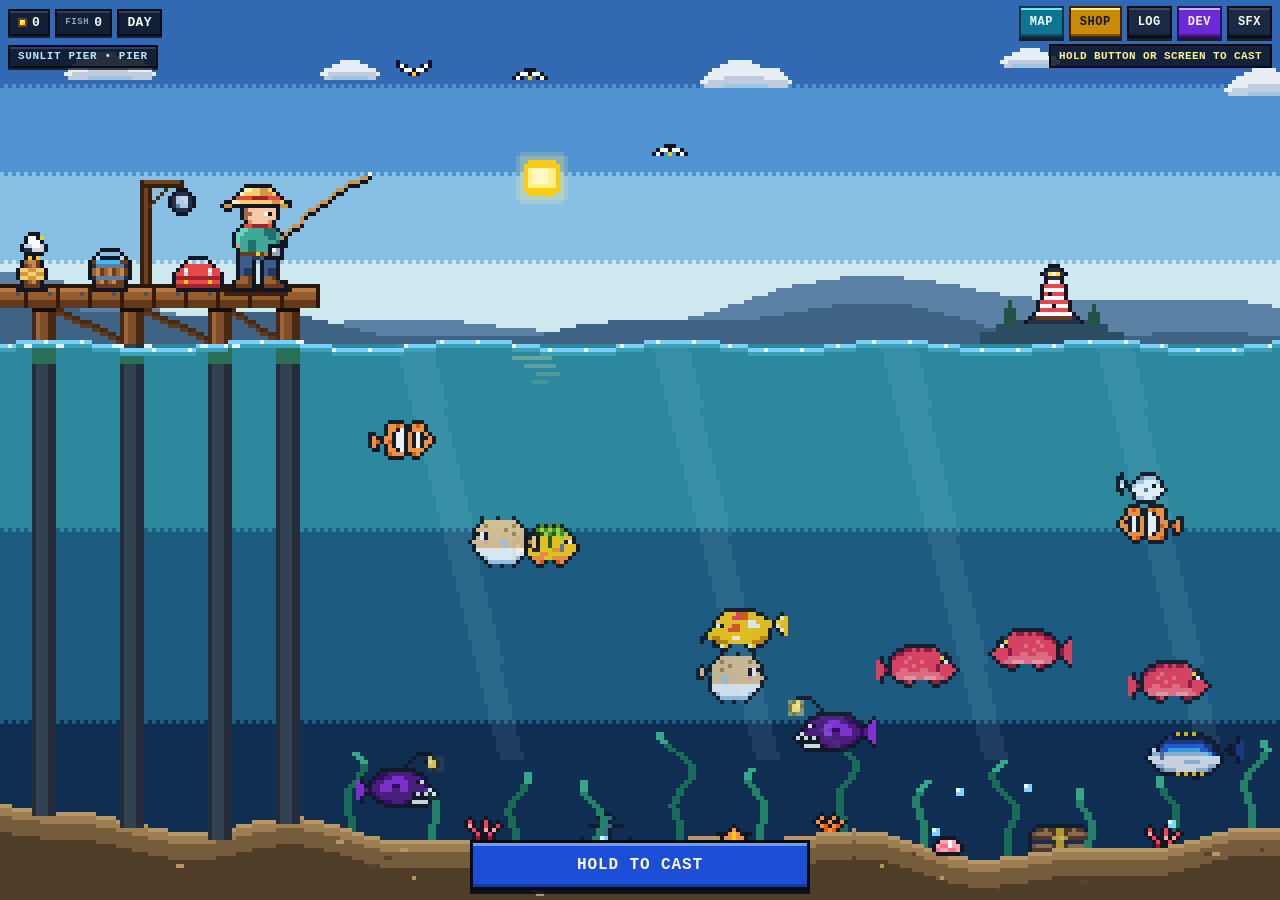
==== commit e10ac7d8: "Overhaul responsive UI, sweet-spot reel system, natural lure-bite AI, and realistic 24x28 angler sta" ====
--- a/index.html
+++ b/index.html
@@ -13,45 +13,52 @@
   <div id="game-shell">
     <canvas id="game-canvas" aria-label="Pierline pixel art fishing game"></canvas>
 
-    <!-- Top HUD -->
-    <header id="hud-top">
-      <div class="hud-group hud-stats">
-        <div class="pixel-pill" title="Coins">
-          <span class="coin-dot"></span>
-          <span id="hud-coins">0</span>
-        </div>
-        <div class="pixel-pill" title="Fish caught">
-          <span class="pill-label">CATCH</span>
-          <span id="hud-caught">0</span>
-        </div>
-        <div class="pixel-pill hide-xs" title="Time of day">
-          <span id="hud-time">DAY</span>
-        </div>
-      </div>
-
-      <div class="hud-group hud-actions">
-        <button id="btn-maps" class="pixel-btn accent-cyan" type="button" aria-label="Open Fishing Maps">MAP</button>
-        <button id="btn-shop" class="pixel-btn accent-gold" type="button" aria-label="Open Tackle Shop">SHOP</button>
-        <button id="btn-log" class="pixel-btn" type="button" aria-label="Open Fish Log">LOG</button>
-        <button id="btn-admin" class="pixel-btn accent-purple" type="button" aria-label="Open Admin Test Panel" title="Admin Test Panel">DEV</button>
-        <button id="btn-sound" class="pixel-btn icon-btn" type="button" aria-label="Toggle Sound" title="Toggle Sound">SFX</button>
-      </div>
-    </header>
-
-    <!-- Current map & water zone indicator -->
-    <div id="depth-badge" class="pixel-pill small-pill">SUNLIT PIER &bull; PIER</div>
-
-    <!-- Context hint banner -->
-    <div id="hint-banner" role="status" aria-live="polite">HOLD &amp; RELEASE TO CAST</div>
+    <!-- Non-overlapping Top HUD Stack -->
+    <div id="hud-top-stack">
+      <header id="hud-top">
+        <div class="hud-group hud-stats">
+          <div class="pixel-pill" title="Coins">
+            <span class="coin-dot"></span>
+            <span id="hud-coins">0</span>
+          </div>
+          <div class="pixel-pill" title="Fish caught">
+            <span class="pill-label">FISH</span>
+            <span id="hud-caught">0</span>
+          </div>
+          <div class="pixel-pill hide-sm" title="Time of day">
+            <span id="hud-time">DAY</span>
+          </div>
+        </div>
+
+        <div class="hud-group hud-actions">
+          <button id="btn-maps" class="pixel-btn accent-cyan" type="button" aria-label="Open Fishing Maps">MAP</button>
+          <button id="btn-shop" class="pixel-btn accent-gold" type="button" aria-label="Open Tackle Shop">SHOP</button>
+          <button id="btn-log" class="pixel-btn" type="button" aria-label="Open Fish Log">LOG</button>
+          <button id="btn-admin" class="pixel-btn accent-purple" type="button" aria-label="Open Admin Test Panel" title="Admin Test Panel">DEV</button>
+          <button id="btn-sound" class="pixel-btn icon-btn" type="button" aria-label="Toggle Sound" title="Toggle Sound">SFX</button>
+        </div>
+      </header>
+
+      <div id="hud-subbar">
+        <div id="depth-badge" class="pixel-pill small-pill">SUNLIT PIER &bull; PIER</div>
+        <div id="hint-banner" role="status" aria-live="polite">HOLD &amp; RELEASE TO CAST</div>
+      </div>
+    </div>
 
     <!-- Bottom mobile + desktop controls -->
     <footer id="hud-bottom">
       <div id="reel-panel" class="hidden" aria-label="Reeling meters">
+        <div id="reel-status-row">
+          <span id="reel-status-tag" class="status-calm">HOLD TO REEL!</span>
+          <span id="progress-pct" class="progress-pct">0%</span>
+        </div>
         <div class="meter-row">
           <span class="meter-label">LINE</span>
-          <div class="meter-track">
+          <div class="meter-track tension-track">
+            <div class="meter-sweet-zone" title="Sweet Spot (1.35x Reel Boost)"></div>
+            <div class="meter-danger-zone" title="Snap Risk"></div>
             <div id="tension-fill" class="meter-fill tension"></div>
-            <div class="meter-danger-zone"></div>
+            <div id="tension-needle" class="meter-needle"></div>
           </div>
         </div>
         <div class="meter-row">
--- a/style.css
+++ b/style.css
@@ -4,7 +4,6 @@
   --border-dark: #070b14;
   --border-light: #47628a;
   --accent-gold: #facc15;
-  --accent-gold-dark: #a16207;
   --accent-cyan: #38bdf8;
   --accent-teal: #2dd4bf;
   --accent-red: #ef4444;
@@ -56,53 +55,73 @@
   display: none !important;
 }
 
-/* ── Top HUD Bar ─────────────────────────────────────────────────────────── */
-#hud-top {
+/* ── Non-overlapping Top HUD Stack ───────────────────────────────────────── */
+#hud-top-stack {
   position: absolute;
   top: 0;
   left: 0;
   right: 0;
-  padding: calc(8px + env(safe-area-inset-top, 0px)) calc(10px + env(safe-area-inset-right, 0px)) 6px calc(10px + env(safe-area-inset-left, 0px));
-  display: flex;
-  align-items: flex-start;
+  padding:
+    calc(6px + env(safe-area-inset-top, 0px))
+    calc(8px + env(safe-area-inset-right, 0px))
+    0
+    calc(8px + env(safe-area-inset-left, 0px));
+  display: flex;
+  flex-direction: column;
+  gap: 6px;
+  pointer-events: none;
+  z-index: 12;
+}
+
+#hud-top {
+  display: flex;
+  align-items: center;
   justify-content: space-between;
-  gap: 8px;
-  pointer-events: none;
-  z-index: 10;
+  gap: 6px;
+  flex-wrap: wrap;
+}
+
+#hud-subbar {
+  display: flex;
+  align-items: center;
+  justify-content: space-between;
+  gap: 6px;
+  flex-wrap: wrap;
 }
 
 .hud-group {
   display: flex;
-  flex-wrap: wrap;
-  align-items: center;
-  gap: 6px;
+  align-items: center;
+  gap: 5px;
   pointer-events: auto;
+  flex-wrap: nowrap;
 }
 
 .pixel-pill {
   display: inline-flex;
   align-items: center;
   gap: 5px;
-  background: rgba(15, 23, 42, 0.88);
-  border: 2px solid var(--border-dark);
-  box-shadow: inset 0 2px 0 rgba(255, 255, 255, 0.14), 0 3px 0 rgba(7, 11, 20, 0.72);
-  padding: 5px 9px;
-  font-size: 13px;
+  background: rgba(13, 21, 38, 0.88);
+  border: 2px solid var(--border-dark);
+  box-shadow: inset 0 2px 0 rgba(255, 255, 255, 0.14), 0 2px 0 rgba(7, 11, 20, 0.72);
+  padding: 5px 8px;
+  font-size: clamp(11px, 2.5vw, 13px);
   font-weight: 800;
-  letter-spacing: 0.5px;
+  letter-spacing: 0.4px;
   line-height: 1;
   color: var(--text-main);
+  white-space: nowrap;
 }
 
 .pill-label {
-  font-size: 10px;
+  font-size: 9px;
   color: var(--text-dim);
-  letter-spacing: 0.7px;
+  letter-spacing: 0.6px;
 }
 
 .coin-dot {
-  width: 10px;
-  height: 10px;
+  width: 9px;
+  height: 9px;
   display: inline-block;
   background: var(--accent-gold);
   border: 2px solid #713f12;
@@ -110,33 +129,59 @@
   flex-shrink: 0;
 }
 
-/* ── Buttons ─────────────────────────────────────────────────────────────── */
+#depth-badge {
+  pointer-events: none;
+  font-size: clamp(10px, 2.2vw, 11px);
+  padding: 4px 8px;
+  color: #bae6fd;
+  letter-spacing: 0.6px;
+}
+
+#hint-banner {
+  pointer-events: none;
+  background: rgba(13, 21, 38, 0.84);
+  border: 2px solid var(--border-dark);
+  padding: 4px 8px;
+  font-size: clamp(10px, 2.2vw, 11px);
+  font-weight: 800;
+  letter-spacing: 0.4px;
+  color: #fef08a;
+  white-space: nowrap;
+  max-width: 100%;
+  overflow: hidden;
+  text-overflow: ellipsis;
+}
+
+/* ── Crisp Instant-Response Buttons ──────────────────────────────────────── */
 .pixel-btn {
   font-family: var(--pixel-font);
-  font-size: 12px;
+  font-size: clamp(11px, 2.4vw, 12px);
   font-weight: 800;
-  letter-spacing: 0.6px;
+  letter-spacing: 0.5px;
   color: var(--text-main);
   background: var(--bg-panel-2);
   border: 2px solid var(--border-dark);
   box-shadow: inset 0 2px 0 rgba(255, 255, 255, 0.16), inset 0 -2px 0 rgba(0, 0, 0, 0.35), 0 3px 0 rgba(7, 11, 20, 0.78);
-  padding: 6px 10px;
+  padding: 6px 9px;
+  min-height: 32px;
   cursor: pointer;
-  line-height: 1.1;
-  transition: transform 60ms ease, filter 80ms ease;
+  line-height: 1;
+  white-space: nowrap;
+  touch-action: manipulation;
 }
 
 .pixel-btn:hover:not(:disabled) {
-  filter: brightness(1.12);
-}
-
-.pixel-btn:active:not(:disabled) {
+  filter: brightness(1.1);
+}
+
+.pixel-btn:active:not(:disabled),
+.pixel-btn.is-pressed:not(:disabled) {
   transform: translateY(2px);
   box-shadow: inset 0 2px 0 rgba(0, 0, 0, 0.35), 0 1px 0 rgba(7, 11, 20, 0.75);
 }
 
 .pixel-btn:disabled {
-  opacity: 0.48;
+  opacity: 0.45;
   cursor: default;
 }
 
@@ -154,6 +199,20 @@
   box-shadow: inset 0 2px 0 #67e8f9, inset 0 -2px 0 #164e63, 0 3px 0 rgba(7, 11, 20, 0.78);
 }
 
+.pixel-btn.accent-purple {
+  background: #6d28d9;
+  color: #f5f3ff;
+  border-color: #2e1065;
+  box-shadow: inset 0 2px 0 #c4b5fd, inset 0 -2px 0 #4c1d95, 0 3px 0 rgba(7, 11, 20, 0.78);
+}
+
+.pixel-btn.danger-btn {
+  background: #991b1b;
+  color: #fef2f2;
+  border-color: #450a0a;
+  box-shadow: inset 0 2px 0 #fca5a5, inset 0 -2px 0 #7f1d1d, 0 3px 0 rgba(7, 11, 20, 0.78);
+}
+
 .pixel-btn.muted {
   opacity: 0.65;
   color: #cbd5e1;
@@ -163,70 +222,85 @@
   width: 100%;
   padding: 12px 14px;
   font-size: 14px;
+  min-height: 44px;
 }
 
 .pixel-btn.close-btn {
-  padding: 5px 9px;
+  padding: 6px 10px;
+  min-height: 34px;
   background: #334155;
 }
 
-/* ── Map/Zone Badge & Context Hint ───────────────────────────────────────── */
-#depth-badge {
-  position: absolute;
-  top: calc(46px + env(safe-area-inset-top, 0px));
-  left: calc(10px + env(safe-area-inset-left, 0px));
-  z-index: 9;
-  pointer-events: none;
-  font-size: 11px;
-  padding: 4px 8px;
-  color: #bae6fd;
-  letter-spacing: 0.7px;
-}
-
-#hint-banner {
-  position: absolute;
-  top: calc(46px + env(safe-area-inset-top, 0px));
-  left: 50%;
-  transform: translateX(-50%);
-  z-index: 8;
-  pointer-events: none;
-  background: rgba(15, 23, 42, 0.8);
-  border: 2px solid var(--border-dark);
-  padding: 4px 10px;
-  font-size: 11px;
-  font-weight: 800;
-  letter-spacing: 0.5px;
-  color: #fef08a;
-  white-space: nowrap;
-  max-width: calc(100vw - 20px);
-  overflow: hidden;
-  text-overflow: ellipsis;
-}
-
-/* ── Bottom Action & Reeling Dock ────────────────────────────────────────── */
+/* ── Bottom Action & Sweet-Spot Reeling Dock ─────────────────────────────── */
 #hud-bottom {
   position: absolute;
   left: 0;
   right: 0;
   bottom: 0;
-  padding: 8px 12px calc(12px + env(safe-area-inset-bottom, 0px));
-  display: flex;
-  flex-direction: column;
-  align-items: center;
+  padding:
+    6px
+    calc(10px + env(safe-area-inset-right, 0px))
+    calc(10px + env(safe-area-inset-bottom, 0px))
+    calc(10px + env(safe-area-inset-left, 0px));
+  display: flex;
+  flex-direction: column;
+  align-items: center;
+  gap: 7px;
+  pointer-events: none;
+  z-index: 12;
+}
+
+#reel-panel {
+  width: min(390px, 94vw);
+  background: rgba(11, 19, 34, 0.94);
+  border: 2px solid var(--border-dark);
+  box-shadow: inset 0 0 0 1px #365075, 0 4px 0 rgba(7, 11, 20, 0.8);
+  padding: 8px 10px;
+  display: flex;
+  flex-direction: column;
+  gap: 6px;
+}
+
+#reel-status-row {
+  display: flex;
+  align-items: center;
+  justify-content: space-between;
   gap: 8px;
-  pointer-events: none;
-  z-index: 10;
-}
-
-#reel-panel {
-  width: min(360px, 92vw);
-  background: rgba(13, 21, 36, 0.92);
-  border: 2px solid var(--border-dark);
-  box-shadow: inset 0 2px 0 rgba(255, 255, 255, 0.12), 0 4px 0 rgba(7, 11, 20, 0.75);
-  padding: 8px 10px;
-  display: flex;
-  flex-direction: column;
-  gap: 6px;
+}
+
+#reel-status-tag {
+  font-size: 11px;
+  font-weight: 900;
+  letter-spacing: 0.7px;
+  padding: 2px 7px;
+  border: 2px solid var(--border-dark);
+}
+
+#reel-status-tag.status-calm {
+  background: #0f766e;
+  color: #ccfbf1;
+}
+
+#reel-status-tag.status-sweet {
+  background: #059669;
+  color: #ecfdf5;
+  box-shadow: 0 0 0 1px #6ee7b7;
+}
+
+#reel-status-tag.status-warn {
+  background: #d97706;
+  color: #fef3c7;
+}
+
+#reel-status-tag.status-thrash {
+  background: #dc2626;
+  color: #fef2f2;
+}
+
+.progress-pct {
+  font-size: 12px;
+  font-weight: 900;
+  color: #5eead4;
 }
 
 .meter-row {
@@ -236,9 +310,9 @@
 }
 
 .meter-label {
-  width: 38px;
-  font-size: 11px;
-  font-weight: 800;
+  width: 36px;
+  font-size: 10px;
+  font-weight: 900;
   color: #cbd5e1;
   letter-spacing: 0.6px;
 }
@@ -246,29 +320,23 @@
 .meter-track {
   position: relative;
   flex: 1;
-  height: 12px;
-  background: #0b1220;
+  height: 14px;
+  background: #09111f;
   border: 2px solid var(--border-dark);
   overflow: hidden;
 }
 
-.meter-fill {
-  height: 100%;
-  width: 0%;
-  transition: width 45ms linear;
-}
-
-.meter-fill.tension {
-  background: linear-gradient(90deg, #38bdf8, #facc15 65%, #ef4444 100%);
-}
-
-.meter-fill.tension.danger {
-  background: #ef4444;
-  animation: dangerPulse 0.25s infinite alternate;
-}
-
-.meter-fill.progress {
-  background: linear-gradient(90deg, #10b981, #2dd4bf);
+.meter-sweet-zone {
+  position: absolute;
+  top: 0;
+  bottom: 0;
+  left: 30%;
+  width: 45%;
+  background: rgba(16, 185, 129, 0.28);
+  border-left: 2px solid rgba(110, 231, 183, 0.7);
+  border-right: 2px solid rgba(110, 231, 183, 0.7);
+  z-index: 1;
+  pointer-events: none;
 }
 
 .meter-danger-zone {
@@ -276,14 +344,54 @@
   top: 0;
   right: 0;
   bottom: 0;
-  width: 22%;
-  border-left: 2px dashed rgba(248, 113, 113, 0.75);
+  width: 18%;
+  background: rgba(239, 68, 68, 0.25);
+  border-left: 2px dashed rgba(248, 113, 113, 0.85);
+  z-index: 1;
   pointer-events: none;
+}
+
+/* Zero-lag immediate meter updates (no CSS transition lag!) */
+.meter-fill {
+  position: relative;
+  z-index: 2;
+  height: 100%;
+  width: 0%;
+}
+
+.meter-fill.tension {
+  background: rgba(56, 189, 248, 0.78);
+}
+
+.meter-fill.tension.sweet {
+  background: rgba(16, 185, 129, 0.85);
+}
+
+.meter-fill.tension.danger {
+  background: #ef4444;
+  animation: dangerPulse 0.2s infinite alternate;
+}
+
+.meter-needle {
+  position: absolute;
+  top: 0;
+  bottom: 0;
+  left: 0%;
+  width: 3px;
+  margin-left: -1px;
+  background: #ffffff;
+  box-shadow: 0 0 2px #000000;
+  z-index: 3;
+  pointer-events: none;
+}
+
+.meter-fill.progress {
+  background: linear-gradient(90deg, #10b981, #2dd4bf);
 }
 
 @keyframes dangerPulse {
   from { filter: brightness(1); }
-  to { filter: brightness(1.35); }
+  to { filter: brightness(1.3); }
 }
 
 #control-row {
@@ -294,12 +402,13 @@
 }
 
 #action-btn.action-primary {
-  width: min(320px, 88vw);
-  min-height: 48px;
-  font-size: 15px;
+  width: min(340px, 92vw);
+  min-height: 50px;
+  font-size: clamp(14px, 3.6vw, 16px);
   font-weight: 900;
-  letter-spacing: 1px;
-  padding: 12px 18px;
+  letter-spacing: 0.9px;
+  padding: 12px 16px;
+  touch-action: none;
   background: #1d4ed8;
   color: #f8fafc;
   border: 3px solid var(--border-dark);
@@ -310,7 +419,7 @@
   background: #f59e0b;
   color: #111827;
   box-shadow: inset 0 3px 0 #fef08a, inset 0 -3px 0 #b45309, 0 4px 0 rgba(7, 11, 20, 0.85);
-  animation: bitePop 0.3s infinite alternate;
+  animation: bitePop 0.26s infinite alternate;
 }
 
 #action-btn.is-reel {
@@ -319,6 +428,18 @@
   box-shadow: inset 0 3px 0 #5eead4, inset 0 -3px 0 #115e59, 0 4px 0 rgba(7, 11, 20, 0.85);
 }
 
+#action-btn.is-sweet {
+  background: #059669;
+  color: #ecfdf5;
+  box-shadow: inset 0 3px 0 #6ee7b7, inset 0 -3px 0 #065f46, 0 4px 0 rgba(7, 11, 20, 0.85);
+}
+
+#action-btn.is-brace {
+  background: #d97706;
+  color: #fffbeb;
+  box-shadow: inset 0 3px 0 #fde68a, inset 0 -3px 0 #92400e, 0 4px 0 rgba(7, 11, 20, 0.85);
+}
+
 #action-btn.is-warn {
   background: #dc2626;
   color: #fef2f2;
@@ -327,7 +448,7 @@
 
 @keyframes bitePop {
   from { transform: scale(1); }
-  to { transform: scale(1.03); }
+  to { transform: scale(1.025); }
 }
 
 /* ── Modals & Catch Card ─────────────────────────────────────────────────── */
@@ -335,11 +456,15 @@
   position: absolute;
   inset: 0;
   z-index: 30;
-  background: rgba(5, 10, 20, 0.72);
+  background: rgba(5, 10, 20, 0.74);
   display: flex;
   align-items: center;
   justify-content: center;
-  padding: calc(14px + env(safe-area-inset-top, 0px)) 14px calc(14px + env(safe-area-inset-bottom, 0px));
+  padding:
+    calc(12px + env(safe-area-inset-top, 0px))
+    calc(12px + env(safe-area-inset-right, 0px))
+    calc(12px + env(safe-area-inset-bottom, 0px))
+    calc(12px + env(safe-area-inset-left, 0px));
 }
 
 .pixel-panel {
@@ -350,8 +475,8 @@
 }
 
 .modal-panel {
-  width: min(460px, 95vw);
-  max-height: min(82dvh, 620px);
+  width: min(470px, 96vw);
+  max-height: min(86dvh, 640px);
   display: flex;
   flex-direction: column;
   overflow: hidden;
@@ -362,15 +487,16 @@
   align-items: center;
   justify-content: space-between;
   gap: 8px;
-  padding: 12px 14px;
+  padding: 10px 12px;
   background: #0e1729;
   border-bottom: 2px solid var(--border-dark);
+  flex-shrink: 0;
 }
 
 .modal-header h2 {
-  font-size: 15px;
+  font-size: clamp(13px, 3.2vw, 15px);
   font-weight: 900;
-  letter-spacing: 0.9px;
+  letter-spacing: 0.8px;
 }
 
 .modal-coins {
@@ -385,25 +511,28 @@
 
 .modal-sub {
   margin-left: auto;
-  font-size: 12px;
+  font-size: 11px;
   font-weight: 800;
   color: #93c5fd;
 }
 
 .modal-body {
-  padding: 12px;
+  padding: 10px 12px;
   overflow-y: auto;
+  overscroll-behavior: contain;
   -webkit-overflow-scrolling: touch;
 }
 
-/* ── Catch Celebration Card ──────────────────────────────────────────────── */
+/* ── Catch Card ──────────────────────────────────────────────────────────── */
 .catch-card {
-  width: min(350px, 92vw);
-  padding: 16px;
-  display: flex;
-  flex-direction: column;
-  align-items: center;
-  gap: 10px;
+  width: min(350px, 94vw);
+  max-height: 90dvh;
+  overflow-y: auto;
+  padding: 14px;
+  display: flex;
+  flex-direction: column;
+  align-items: center;
+  gap: 9px;
   text-align: center;
 }
 
@@ -416,14 +545,14 @@
 }
 
 .catch-card h2 {
-  font-size: 18px;
+  font-size: 17px;
   font-weight: 900;
-  letter-spacing: 0.9px;
+  letter-spacing: 0.8px;
 }
 
 .catch-sprite-frame {
   width: 140px;
-  height: 86px;
+  height: 82px;
   background: radial-gradient(circle, #1e3a5f 0%, #0b172a 100%);
   border: 2px solid var(--border-dark);
   box-shadow: inset 0 0 0 2px #334e70;
@@ -434,7 +563,7 @@
 
 .catch-sprite-frame img {
   max-width: 120px;
-  max-height: 70px;
+  max-height: 68px;
   image-rendering: pixelated;
   image-rendering: crisp-edges;
 }
@@ -476,25 +605,19 @@
   color: #cbd5e1;
 }
 
-/* ── Map Selector Cards ──────────────────────────────────────────────────── */
+/* ── Map Selector, Shop, Log, Admin ──────────────────────────────────────── */
 .map-card {
   display: flex;
   flex-direction: column;
-  gap: 8px;
+  gap: 7px;
   padding: 10px;
-  margin-bottom: 10px;
+  margin-bottom: 8px;
   background: #1a2d47;
   border: 2px solid #415c7f;
 }
 
-.map-card:last-child {
-  margin-bottom: 0;
-}
-
-.map-card.active-map {
-  border-color: var(--accent-cyan);
-  background: #183452;
-}
+.map-card:last-child { margin-bottom: 0; }
+.map-card.active-map { border-color: var(--accent-cyan); background: #183452; }
 
 .map-top {
   display: flex;
@@ -503,37 +626,11 @@
   gap: 8px;
 }
 
-.map-title-wrap {
-  display: flex;
-  align-items: center;
-  gap: 8px;
-}
-
-.map-swatch {
-  width: 14px;
-  height: 14px;
-  border: 2px solid #0b1424;
-  flex-shrink: 0;
-}
-
-.map-name {
-  font-size: 13px;
-  font-weight: 800;
-  color: #f8fafc;
-}
-
-.map-tag {
-  font-size: 10px;
-  font-weight: 800;
-  color: #93c5fd;
-  letter-spacing: 0.5px;
-}
-
-.map-desc {
-  font-size: 11px;
-  color: #cbd5e1;
-  line-height: 1.35;
-}
+.map-title-wrap { display: flex; align-items: center; gap: 7px; }
+.map-swatch { width: 13px; height: 13px; border: 2px solid #0b1424; flex-shrink: 0; }
+.map-name { font-size: 13px; font-weight: 800; color: #f8fafc; }
+.map-tag { font-size: 10px; font-weight: 800; color: #93c5fd; }
+.map-desc { font-size: 11px; color: #cbd5e1; line-height: 1.35; }
 
 .map-bottom {
   display: flex;
@@ -543,12 +640,7 @@
   flex-wrap: wrap;
 }
 
-.map-fish-strip {
-  display: flex;
-  align-items: center;
-  gap: 6px;
-}
-
+.map-fish-strip { display: flex; align-items: center; gap: 5px; }
 .map-fish-strip img {
   width: 24px;
   height: 16px;
@@ -556,181 +648,51 @@
   image-rendering: pixelated;
   image-rendering: crisp-edges;
 }
-
-.map-fish-strip img.sil {
-  filter: brightness(0) opacity(0.5);
-}
-
-/* ── Shop Items ──────────────────────────────────────────────────────────── */
+.map-fish-strip img.sil { filter: brightness(0) opacity(0.5); }
+
 .shop-item {
   display: flex;
   align-items: center;
   justify-content: space-between;
   gap: 10px;
-  padding: 10px;
+  padding: 9px;
   margin-bottom: 8px;
   background: var(--bg-panel-2);
   border: 2px solid #354c6e;
 }
-
-.shop-item:last-child {
-  margin-bottom: 0;
-}
-
-.shop-info {
-  display: flex;
-  flex-direction: column;
-  gap: 3px;
-}
-
-.shop-title {
-  font-size: 13px;
-  font-weight: 800;
-}
-
-.lv-tag {
-  font-size: 10px;
-  color: var(--accent-teal);
-  margin-left: 4px;
-}
-
-.shop-desc {
-  font-size: 11px;
-  color: #cbd5e1;
-}
-
-.shop-perk {
-  font-size: 10px;
-  color: #fde047;
-}
-
-/* ── Fish Log Grid ───────────────────────────────────────────────────────── */
+.shop-item:last-child { margin-bottom: 0; }
+.shop-info { display: flex; flex-direction: column; gap: 3px; }
+.shop-title { font-size: 13px; font-weight: 800; }
+.lv-tag { font-size: 10px; color: var(--accent-teal); margin-left: 4px; }
+.shop-desc { font-size: 11px; color: #cbd5e1; }
+.shop-perk { font-size: 10px; color: #fde047; }
+
 .log-grid {
   display: grid;
-  grid-template-columns: repeat(auto-fill, minmax(112px, 1fr));
-  gap: 8px;
+  grid-template-columns: repeat(auto-fill, minmax(104px, 1fr));
+  gap: 7px;
 }
 
 .log-card {
   background: var(--bg-panel-2);
   border: 2px solid #354c6e;
-  padding: 8px 6px;
+  padding: 7px 5px;
   display: flex;
   flex-direction: column;
   align-items: center;
   gap: 4px;
   text-align: center;
 }
-
-.log-card.locked {
-  opacity: 0.65;
-}
-
-.log-card.locked img {
-  filter: brightness(0) opacity(0.55);
-}
-
-.log-rarity {
-  font-size: 9px;
-  font-weight: 900;
-  letter-spacing: 0.6px;
-}
-
-.log-img-wrap {
-  width: 64px;
-  height: 36px;
-  display: flex;
-  align-items: center;
-  justify-content: center;
-}
-
-.log-img-wrap img {
-  max-width: 60px;
-  max-height: 34px;
-  image-rendering: pixelated;
-  image-rendering: crisp-edges;
-}
-
-.log-name {
-  font-size: 11px;
-  font-weight: 800;
-}
-
-.log-stats {
-  font-size: 9px;
-  color: var(--text-dim);
-}
-
-.log-maps {
-  font-size: 9px;
-  color: #7dd3fc;
-  letter-spacing: 0.4px;
-}
-
-/* ── Compact Mobile & Short Landscape Tweaks ─────────────────────────────── */
-@media (max-width: 480px) {
-  .hide-xs {
-    display: none;
-  }
-
-  .pixel-pill {
-    font-size: 12px;
-    padding: 4px 7px;
-  }
-
-  .pixel-btn {
-    font-size: 11px;
-    padding: 6px 8px;
-  }
-
-  #depth-badge {
-    top: calc(42px + env(safe-area-inset-top, 0px));
-    font-size: 10px;
-  }
-
-  #hint-banner {
-    top: calc(68px + env(safe-area-inset-top, 0px));
-    font-size: 10px;
-  }
-}
-
-@media (max-height: 440px) {
-  #hud-bottom {
-    padding: 4px 10px calc(6px + env(safe-area-inset-bottom, 0px));
-    gap: 4px;
-  }
-
-  #action-btn.action-primary {
-    min-height: 38px;
-    padding: 8px 14px;
-    font-size: 13px;
-  }
-
-  #hint-banner {
-    display: none;
-  }
-}
-
-.pixel-btn.accent-purple {
-  background: #6d28d9;
-  color: #f5f3ff;
-  border-color: #2e1065;
-  box-shadow: inset 0 2px 0 #c4b5fd, inset 0 -2px 0 #4c1d95, 0 3px 0 rgba(7, 11, 20, 0.78);
-}
-
-.pixel-btn.danger-btn {
-  background: #991b1b;
-  color: #fef2f2;
-  border-color: #450a0a;
-  box-shadow: inset 0 2px 0 #fca5a5, inset 0 -2px 0 #7f1d1d, 0 3px 0 rgba(7, 11, 20, 0.78);
-}
-
-.admin-body {
-  display: flex;
-  flex-direction: column;
-  gap: 12px;
-}
-
+.log-card.locked { opacity: 0.65; }
+.log-card.locked img { filter: brightness(0) opacity(0.55); }
+.log-rarity { font-size: 9px; font-weight: 900; letter-spacing: 0.5px; }
+.log-img-wrap { width: 60px; height: 34px; display: flex; align-items: center; justify-content: center; }
+.log-img-wrap img { max-width: 58px; max-height: 32px; image-rendering: pixelated; image-rendering: crisp-edges; }
+.log-name { font-size: 11px; font-weight: 800; }
+.log-stats { font-size: 9px; color: var(--text-dim); }
+.log-maps { font-size: 9px; color: #7dd3fc; }
+
+.admin-body { display: flex; flex-direction: column; gap: 10px; }
 .admin-section {
   background: #17253d;
   border: 2px solid #354c6e;
@@ -739,24 +701,12 @@
   flex-direction: column;
   gap: 7px;
 }
-
-.admin-label {
-  font-size: 10px;
-  font-weight: 900;
-  color: #93c5fd;
-  letter-spacing: 0.8px;
-}
-
-.admin-row {
-  display: flex;
-  flex-wrap: wrap;
-  align-items: center;
-  gap: 6px;
-}
-
+.admin-label { font-size: 10px; font-weight: 900; color: #93c5fd; letter-spacing: 0.8px; }
+.admin-row { display: flex; flex-wrap: wrap; align-items: center; gap: 6px; }
 .pixel-select {
   flex: 1;
-  min-width: 150px;
+  min-width: 140px;
+  min-height: 34px;
   font-family: var(--pixel-font);
   font-size: 12px;
   font-weight: 700;
@@ -765,3 +715,26 @@
   border: 2px solid var(--border-dark);
   padding: 6px 8px;
 }
+
+/* ── Narrow Phone & Short Landscape Responsive Rules ─────────────────────── */
+@media (max-width: 560px) {
+  .hide-sm { display: none; }
+  .hud-group { gap: 4px; }
+  .pixel-pill { padding: 4px 6px; }
+  .pixel-btn { padding: 5px 7px; min-height: 30px; }
+}
+
+@media (max-width: 390px) {
+  #hud-top { gap: 4px; }
+  .pixel-btn { font-size: 10px; padding: 5px 6px; }
+  .pixel-pill { font-size: 10px; }
+}
+
+@media (max-height: 460px) {
+  #hud-top-stack { gap: 3px; }
+  #hint-banner { display: none; }
+  #hud-bottom { padding-bottom: calc(6px + env(safe-area-inset-bottom, 0px)); gap: 4px; }
+  #reel-panel { padding: 5px 8px; gap: 4px; }
+  .meter-track { height: 11px; }
+  #action-btn.action-primary { min-height: 40px; padding: 8px 14px; font-size: 13px; }
+}
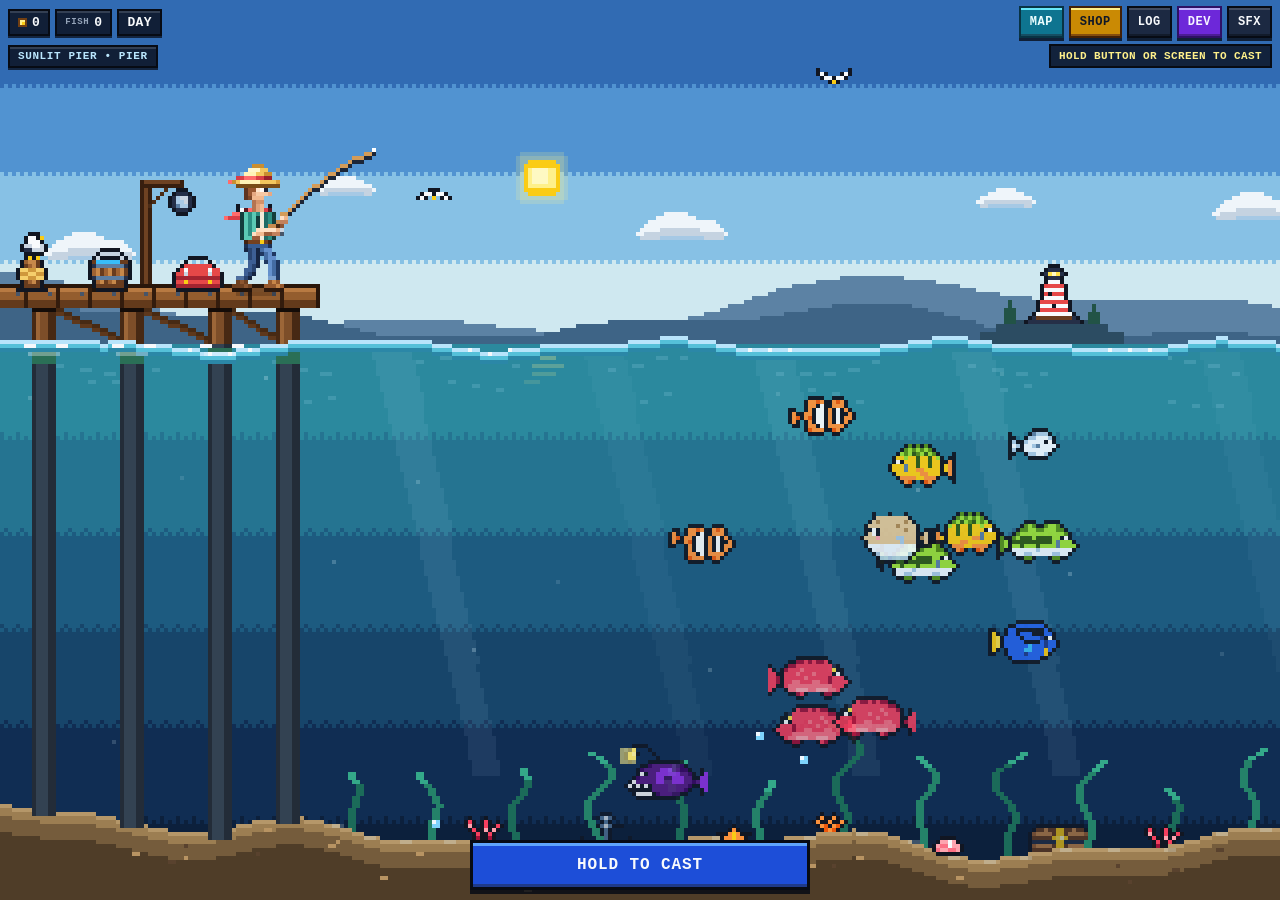
==== commit 74115a53: "Upgrade Myth Kraken sprite, add predator swallow-catch mechanic & 4 new upgrades Co-authored-by: are" ====
--- a/index.html
+++ b/index.html
@@ -55,7 +55,7 @@
         <div class="meter-row">
           <span class="meter-label">LINE</span>
           <div class="meter-track tension-track">
-            <div class="meter-sweet-zone" title="Sweet Spot (1.35x Reel Boost)"></div>
+            <div id="tension-sweet-zone" class="meter-sweet-zone" title="Sweet Spot Reel Boost"></div>
             <div class="meter-danger-zone" title="Snap Risk"></div>
             <div id="tension-fill" class="meter-fill tension"></div>
             <div id="tension-needle" class="meter-needle"></div>
@@ -79,6 +79,7 @@
       <div class="pixel-panel catch-card">
         <div id="catch-rarity" class="rarity-tag">COMMON</div>
         <h2 id="catch-title">SILVER MINNOW</h2>
+        <div id="catch-swallow-banner" class="catch-swallow-banner hidden"></div>
         <div class="catch-sprite-frame">
           <img id="catch-sprite" alt="Caught fish pixel sprite" />
         </div>
@@ -130,7 +131,7 @@
       <div class="pixel-panel modal-panel">
         <div class="modal-header">
           <h2 id="log-title">FISH LOG</h2>
-          <span id="log-count" class="modal-sub">0 / 20</span>
+          <span id="log-count" class="modal-sub">0 / 26</span>
           <button id="btn-log-close" class="pixel-btn close-btn" type="button" aria-label="Close Fish Log">X</button>
         </div>
         <div id="log-grid" class="modal-body log-grid"></div>
@@ -188,6 +189,7 @@
             <div class="admin-row">
               <button id="adm-nosnap" class="pixel-btn" type="button">NO SNAP: OFF</button>
               <button id="adm-autoland" class="pixel-btn accent-cyan" type="button">AUTO-LAND ACTIVE</button>
+              <button id="adm-force-ambush" class="pixel-btn accent-gold" type="button">PREDATOR EAT</button>
             </div>
           </div>
         </div>
--- a/style.css
+++ b/style.css
@@ -550,6 +550,17 @@
   letter-spacing: 0.8px;
 }
 
+.catch-swallow-banner {
+  font-size: 10px;
+  font-weight: 900;
+  letter-spacing: 0.5px;
+  padding: 3px 8px;
+  background: #7f1d1d;
+  color: #fde68a;
+  border: 2px solid #0b1424;
+  box-shadow: inset 0 0 0 1px #fb7185;
+}
+
 .catch-sprite-frame {
   width: 140px;
   height: 82px;
@@ -662,8 +673,9 @@
 }
 .shop-item:last-child { margin-bottom: 0; }
 .shop-info { display: flex; flex-direction: column; gap: 3px; }
-.shop-title { font-size: 13px; font-weight: 800; }
-.lv-tag { font-size: 10px; color: var(--accent-teal); margin-left: 4px; }
+.shop-title { font-size: 13px; font-weight: 800; display: flex; align-items: center; gap: 6px; flex-wrap: wrap; }
+.shop-swatch { width: 9px; height: 9px; border: 2px solid #0b1424; display: inline-block; flex-shrink: 0; }
+.lv-tag { font-size: 10px; color: var(--accent-teal); }
 .shop-desc { font-size: 11px; color: #cbd5e1; }
 .shop-perk { font-size: 10px; color: #fde047; }
 
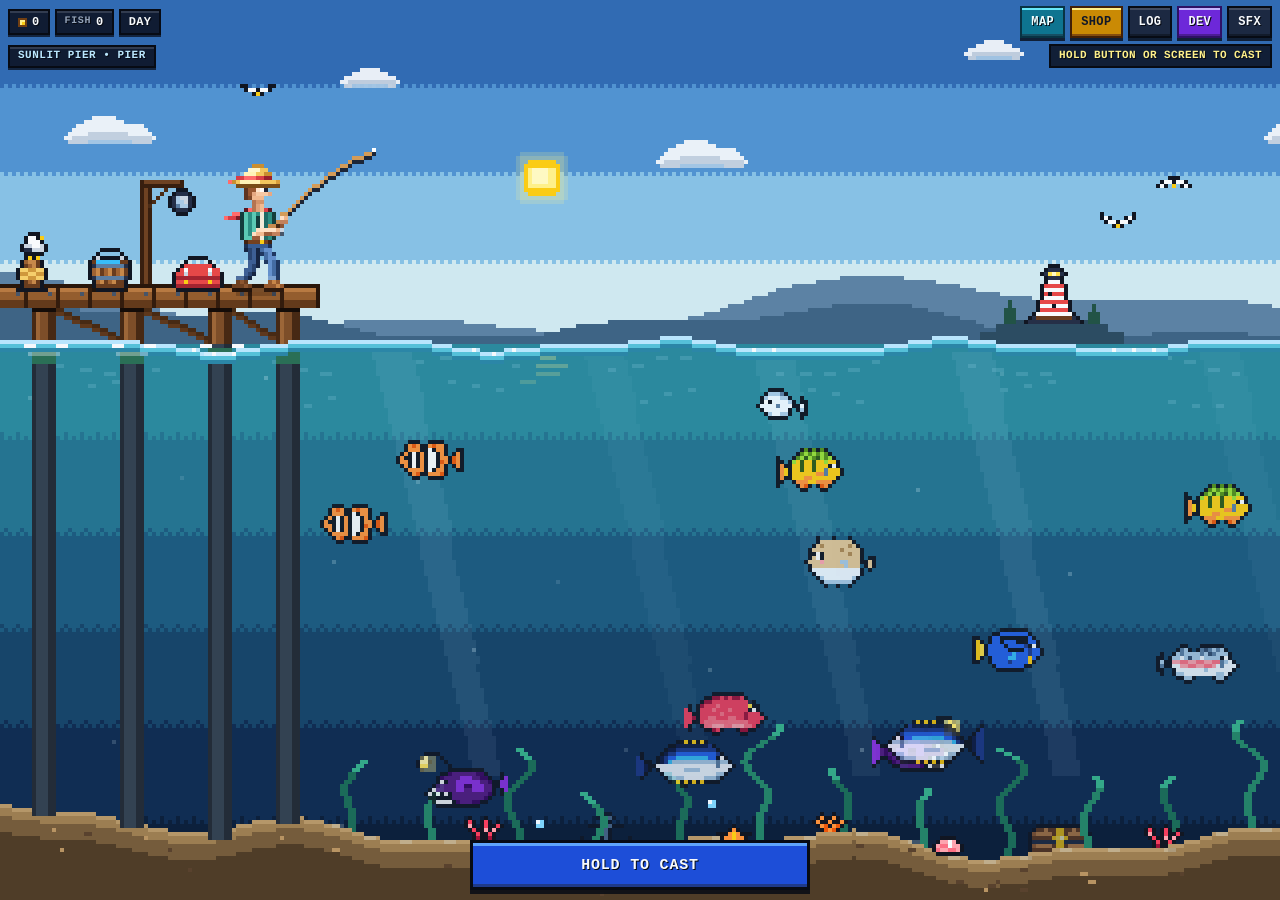
==== commit 1af6baa0: "Smooth rotating lighthouse beam (zero contrast jump) and tabbed Admin Console UI Co-authored-by: are" ====
--- a/index.html
+++ b/index.html
@@ -138,58 +138,174 @@
       </div>
     </div>
 
-    <!-- Admin / Dev Test Panel modal -->
+    <!-- Admin / Dev Console modal -->
     <div id="admin-modal" class="modal-backdrop hidden" role="dialog" aria-modal="true" aria-labelledby="admin-title">
-      <div class="pixel-panel modal-panel">
-        <div class="modal-header">
-          <h2 id="admin-title">ADMIN TEST PANEL</h2>
-          <span id="admin-status" class="modal-sub">DEV TOOLS</span>
+      <div class="pixel-panel modal-panel admin-panel">
+        <div class="modal-header admin-header">
+          <div class="admin-title-wrap">
+            <span class="admin-badge">DEV</span>
+            <h2 id="admin-title">ADMIN CONSOLE</h2>
+          </div>
+          <span id="admin-status" class="admin-toast">READY</span>
           <button id="btn-admin-close" class="pixel-btn close-btn" type="button" aria-label="Close Admin Panel">X</button>
         </div>
+
+        <!-- Live Telemetry Bar -->
+        <div id="adm-telemetry" class="admin-telemetry">
+          <span class="adm-stat"><span id="adm-tel-swatch" class="adm-swatch"></span><b id="adm-tel-map">HARBOR</b></span>
+          <span class="adm-stat">STATE <b id="adm-tel-state" class="c-cyan">IDLE</b></span>
+          <span class="adm-stat">TIME <b id="adm-tel-time" class="c-gold">DAY</b></span>
+          <span class="adm-stat">GOLD <b id="adm-tel-gold" class="c-gold">0</b></span>
+          <span class="adm-stat">FISH <b id="adm-tel-fish" class="c-teal">0</b></span>
+        </div>
+
+        <!-- Tab Navigation -->
+        <div class="admin-tabs" role="tablist" aria-label="Admin sections">
+          <button class="admin-tab is-active" data-adm-tab="world" role="tab" aria-selected="true" type="button">WORLD</button>
+          <button class="admin-tab" data-adm-tab="fish" role="tab" aria-selected="false" type="button">FISH</button>
+          <button class="admin-tab" data-adm-tab="gear" role="tab" aria-selected="false" type="button">GEAR</button>
+          <button class="admin-tab" data-adm-tab="reel" role="tab" aria-selected="false" type="button">REEL</button>
+        </div>
+
         <div class="modal-body admin-body">
-          <div class="admin-section">
-            <div class="admin-label">GOLD &amp; PROGRESSION</div>
-            <div class="admin-row">
-              <button id="adm-gold-100" class="pixel-btn accent-gold" type="button">+100 G</button>
-              <button id="adm-gold-1000" class="pixel-btn accent-gold" type="button">+1000 G</button>
-              <button id="adm-unlock-maps" class="pixel-btn accent-cyan" type="button">ALL MAPS</button>
-              <button id="adm-max-gear" class="pixel-btn accent-cyan" type="button">MAX GEAR</button>
-              <button id="adm-fill-log" class="pixel-btn" type="button">FILL LOG</button>
-              <button id="adm-reset" class="pixel-btn danger-btn" type="button">RESET SAVE</button>
-            </div>
-          </div>
-
-          <div class="admin-section">
-            <div class="admin-label">INSTANT MAP WARP</div>
-            <div id="adm-map-row" class="admin-row"></div>
-          </div>
-
-          <div class="admin-section">
-            <div class="admin-label">TIME OF DAY</div>
-            <div class="admin-row">
-              <button id="adm-tod-dawn" class="pixel-btn" type="button">DAWN</button>
-              <button id="adm-tod-day" class="pixel-btn" type="button">DAY</button>
-              <button id="adm-tod-sunset" class="pixel-btn" type="button">SUNSET</button>
-              <button id="adm-tod-night" class="pixel-btn" type="button">NIGHT</button>
-              <button id="adm-tod-freeze" class="pixel-btn" type="button">CLOCK: RUN</button>
-            </div>
-          </div>
-
-          <div class="admin-section">
-            <div class="admin-label">SPAWN &amp; BITE TESTER</div>
-            <div class="admin-row">
+          <!-- TAB 1: WORLD (Map Warp + Time Scrubber) -->
+          <div class="admin-pane" data-adm-pane="world">
+            <div class="admin-section">
+              <div class="admin-section-head">
+                <span class="admin-label">INSTANT MAP WARP</span>
+                <span class="admin-hint">CLICK ANY BIOME</span>
+              </div>
+              <div id="adm-map-row" class="admin-map-grid"></div>
+            </div>
+
+            <div class="admin-section">
+              <div class="admin-section-head">
+                <span class="admin-label">TIME &amp; SKY CYCLE</span>
+                <span id="adm-tod-readout" class="admin-hint">09:00 · DAY</span>
+              </div>
+              <div class="admin-slider-row">
+                <input id="adm-tod-slider" class="pixel-range" type="range" min="0" max="100" step="1" value="38" aria-label="Time of day slider" />
+              </div>
+              <div class="admin-tod-grid">
+                <button id="adm-tod-dawn" class="pixel-btn" type="button">DAWN</button>
+                <button id="adm-tod-day" class="pixel-btn" type="button">DAY</button>
+                <button id="adm-tod-sunset" class="pixel-btn" type="button">SUNSET</button>
+                <button id="adm-tod-night" class="pixel-btn" type="button">NIGHT</button>
+              </div>
+              <div class="admin-toggle-row">
+                <div class="admin-toggle-info">
+                  <div class="admin-toggle-title">DAY/NIGHT CLOCK</div>
+                  <div class="admin-toggle-desc">Freeze sky cycle at the chosen hour</div>
+                </div>
+                <button id="adm-tod-freeze" class="pixel-btn adm-pill-btn" type="button">CLOCK: RUN</button>
+              </div>
+            </div>
+          </div>
+
+          <!-- TAB 2: FISH SPAWNER & PREVIEW -->
+          <div class="admin-pane hidden" data-adm-pane="fish">
+            <div class="admin-section">
+              <div class="admin-section-head">
+                <span class="admin-label">SPECIES INSPECTOR &amp; SPAWNER</span>
+                <div class="admin-filter-pills">
+                  <button class="adm-filter is-active" data-adm-filter="all" type="button">ALL</button>
+                  <button class="adm-filter" data-adm-filter="map" type="button">THIS MAP</button>
+                  <button class="adm-filter" data-adm-filter="high" type="button">MYTH/LEG</button>
+                </div>
+              </div>
+
+              <div class="admin-fish-preview">
+                <div class="admin-fish-stage">
+                  <img id="adm-fish-img" src="" alt="Selected fish" />
+                </div>
+                <div class="admin-fish-meta">
+                  <div class="admin-fish-top">
+                    <span id="adm-fish-name" class="admin-fish-name">—</span>
+                    <span id="adm-fish-rarity" class="admin-fish-rarity">COMMON</span>
+                  </div>
+                  <div id="adm-fish-stats" class="admin-fish-stats">Base Value: 0 G · Size: 1.0x</div>
+                  <div id="adm-fish-maps" class="admin-fish-maps">Maps: —</div>
+                </div>
+              </div>
+
               <select id="adm-fish-select" class="pixel-select" aria-label="Choose fish species"></select>
-              <button id="adm-spawn-fish" class="pixel-btn" type="button">SPAWN</button>
-              <button id="adm-force-bite" class="pixel-btn accent-purple" type="button">INSTANT BITE</button>
-            </div>
-          </div>
-
-          <div class="admin-section">
-            <div class="admin-label">REELING HELPERS</div>
-            <div class="admin-row">
-              <button id="adm-nosnap" class="pixel-btn" type="button">NO SNAP: OFF</button>
-              <button id="adm-autoland" class="pixel-btn accent-cyan" type="button">AUTO-LAND ACTIVE</button>
-              <button id="adm-force-ambush" class="pixel-btn accent-gold" type="button">PREDATOR EAT</button>
+
+              <div class="admin-action-grid">
+                <button id="adm-spawn-fish" class="pixel-btn accent-cyan" type="button">SPAWN IN WATER</button>
+                <button id="adm-force-bite" class="pixel-btn accent-purple" type="button">INSTANT BITE</button>
+                <button id="adm-spawn-myth" class="pixel-btn accent-gold" type="button">SPAWN MYTH</button>
+              </div>
+            </div>
+          </div>
+
+          <!-- TAB 3: GOLD & PROGRESSION -->
+          <div class="admin-pane hidden" data-adm-pane="gear">
+            <div class="admin-section">
+              <div class="admin-section-head">
+                <span class="admin-label">TREASURY</span>
+                <span class="admin-hint">INSTANT COINS</span>
+              </div>
+              <div class="admin-action-grid">
+                <button id="adm-gold-100" class="pixel-btn accent-gold" type="button">+100 G</button>
+                <button id="adm-gold-1000" class="pixel-btn accent-gold" type="button">+1,000 G</button>
+                <button id="adm-gold-10000" class="pixel-btn accent-gold" type="button">+10,000 G</button>
+              </div>
+            </div>
+
+            <div class="admin-section">
+              <div class="admin-section-head">
+                <span class="admin-label">PROGRESSION UNLOCKS</span>
+                <span class="admin-hint">TEST FULL BUILD</span>
+              </div>
+              <div class="admin-action-grid">
+                <button id="adm-unlock-maps" class="pixel-btn accent-cyan" type="button">ALL 5 MAPS</button>
+                <button id="adm-max-gear" class="pixel-btn accent-cyan" type="button">MAX ALL GEAR</button>
+                <button id="adm-fill-log" class="pixel-btn accent-purple" type="button">FILL FISH LOG</button>
+              </div>
+            </div>
+
+            <div class="admin-section admin-danger-zone">
+              <div class="admin-toggle-row">
+                <div class="admin-toggle-info">
+                  <div class="admin-toggle-title danger-text">WIPE LOCAL SAVE</div>
+                  <div class="admin-toggle-desc">Resets coins, gear, maps &amp; fish log</div>
+                </div>
+                <button id="adm-reset" class="pixel-btn danger-btn" type="button">RESET SAVE</button>
+              </div>
+            </div>
+          </div>
+
+          <!-- TAB 4: REEL & COMBAT HELPERS -->
+          <div class="admin-pane hidden" data-adm-pane="reel">
+            <div class="admin-section">
+              <div class="admin-section-head">
+                <span class="admin-label">REELING &amp; EVENT TOOLS</span>
+                <span class="admin-hint">LIVE TESTING</span>
+              </div>
+
+              <div class="admin-toggle-row">
+                <div class="admin-toggle-info">
+                  <div class="admin-toggle-title">INVINCIBLE LINE</div>
+                  <div class="admin-toggle-desc">Prevents line from snapping at 100% tension</div>
+                </div>
+                <button id="adm-nosnap" class="pixel-btn adm-pill-btn" type="button">NO SNAP: OFF</button>
+              </div>
+
+              <div class="admin-toggle-row">
+                <div class="admin-toggle-info">
+                  <div class="admin-toggle-title">AUTO-LAND HOOKED FISH</div>
+                  <div class="admin-toggle-desc">Automatically reels in the currently hooked fish</div>
+                </div>
+                <button id="adm-autoland" class="pixel-btn accent-cyan adm-pill-btn" type="button">AUTO-LAND</button>
+              </div>
+
+              <div class="admin-toggle-row">
+                <div class="admin-toggle-info">
+                  <div class="admin-toggle-title">TRIGGER PREDATOR AMBUSH</div>
+                  <div class="admin-toggle-desc">Spawns a larger hunter to swallow your hooked fish</div>
+                </div>
+                <button id="adm-force-ambush" class="pixel-btn accent-gold adm-pill-btn" type="button">PREDATOR EAT</button>
+              </div>
             </div>
           </div>
         </div>
--- a/style.css
+++ b/style.css
@@ -9,7 +9,7 @@
   --accent-red: #ef4444;
   --text-main: #f8fafc;
   --text-dim: #94a3b8;
-  --pixel-font: 'Courier New', 'Lucida Console', ui-monospace, monospace;
+  --pixel-font: 'Consolas', 'Menlo', 'Monaco', 'Liberation Mono', 'DejaVu Sans Mono', ui-monospace, monospace;
 }
 
 * {
@@ -30,6 +30,10 @@
   background: #091529;
   color: var(--text-main);
   font-family: var(--pixel-font);
+  -webkit-font-smoothing: antialiased;
+  -moz-osx-font-smoothing: grayscale;
+  text-rendering: geometricPrecision;
+  font-variant-numeric: tabular-nums;
   overscroll-behavior: none;
   touch-action: manipulation;
 }
@@ -101,20 +105,21 @@
   display: inline-flex;
   align-items: center;
   gap: 5px;
-  background: rgba(13, 21, 38, 0.88);
+  background: rgba(13, 21, 38, 0.90);
   border: 2px solid var(--border-dark);
   box-shadow: inset 0 2px 0 rgba(255, 255, 255, 0.14), 0 2px 0 rgba(7, 11, 20, 0.72);
   padding: 5px 8px;
-  font-size: clamp(11px, 2.5vw, 13px);
-  font-weight: 800;
+  font-size: 12px;
+  font-weight: 700;
   letter-spacing: 0.4px;
   line-height: 1;
   color: var(--text-main);
+  text-shadow: 1px 1px 0 #070b14;
   white-space: nowrap;
 }
 
 .pill-label {
-  font-size: 9px;
+  font-size: 10px;
   color: var(--text-dim);
   letter-spacing: 0.6px;
 }
@@ -131,21 +136,22 @@
 
 #depth-badge {
   pointer-events: none;
-  font-size: clamp(10px, 2.2vw, 11px);
+  font-size: 11px;
   padding: 4px 8px;
   color: #bae6fd;
-  letter-spacing: 0.6px;
+  letter-spacing: 0.5px;
 }
 
 #hint-banner {
   pointer-events: none;
-  background: rgba(13, 21, 38, 0.84);
+  background: rgba(13, 21, 38, 0.88);
   border: 2px solid var(--border-dark);
   padding: 4px 8px;
-  font-size: clamp(10px, 2.2vw, 11px);
-  font-weight: 800;
+  font-size: 11px;
+  font-weight: 700;
   letter-spacing: 0.4px;
   color: #fef08a;
+  text-shadow: 1px 1px 0 #070b14;
   white-space: nowrap;
   max-width: 100%;
   overflow: hidden;
@@ -155,10 +161,11 @@
 /* ── Crisp Instant-Response Buttons ──────────────────────────────────────── */
 .pixel-btn {
   font-family: var(--pixel-font);
-  font-size: clamp(11px, 2.4vw, 12px);
-  font-weight: 800;
-  letter-spacing: 0.5px;
+  font-size: 12px;
+  font-weight: 700;
+  letter-spacing: 0.4px;
   color: var(--text-main);
+  text-shadow: 1px 1px 0 #070b14;
   background: var(--bg-panel-2);
   border: 2px solid var(--border-dark);
   box-shadow: inset 0 2px 0 rgba(255, 255, 255, 0.16), inset 0 -2px 0 rgba(0, 0, 0, 0.35), 0 3px 0 rgba(7, 11, 20, 0.78);
@@ -188,6 +195,7 @@
 .pixel-btn.accent-gold {
   background: #ca8a04;
   color: #111827;
+  text-shadow: none;
   border-color: #422006;
   box-shadow: inset 0 2px 0 #fef08a, inset 0 -2px 0 #854d0e, 0 3px 0 rgba(7, 11, 20, 0.78);
 }
@@ -404,9 +412,9 @@
 #action-btn.action-primary {
   width: min(340px, 92vw);
   min-height: 50px;
-  font-size: clamp(14px, 3.6vw, 16px);
-  font-weight: 900;
-  letter-spacing: 0.9px;
+  font-size: 15px;
+  font-weight: 700;
+  letter-spacing: 0.8px;
   padding: 12px 16px;
   touch-action: none;
   background: #1d4ed8;
@@ -418,8 +426,9 @@
 #action-btn.is-bite {
   background: #f59e0b;
   color: #111827;
+  text-shadow: none;
   box-shadow: inset 0 3px 0 #fef08a, inset 0 -3px 0 #b45309, 0 4px 0 rgba(7, 11, 20, 0.85);
-  animation: bitePop 0.26s infinite alternate;
+  animation: bitePop 0.26s steps(2, end) infinite;
 }
 
 #action-btn.is-reel {
@@ -447,8 +456,8 @@
 }
 
 @keyframes bitePop {
-  from { transform: scale(1); }
-  to { transform: scale(1.025); }
+  0% { transform: translateY(0); filter: brightness(1); }
+  100% { transform: translateY(-2px); filter: brightness(1.12); }
 }
 
 /* ── Modals & Catch Card ─────────────────────────────────────────────────── */
@@ -494,9 +503,10 @@
 }
 
 .modal-header h2 {
-  font-size: clamp(13px, 3.2vw, 15px);
-  font-weight: 900;
-  letter-spacing: 0.8px;
+  font-size: 14px;
+  font-weight: 700;
+  letter-spacing: 0.7px;
+  text-shadow: 1px 1px 0 #070b14;
 }
 
 .modal-coins {
@@ -704,21 +714,399 @@
 .log-stats { font-size: 9px; color: var(--text-dim); }
 .log-maps { font-size: 9px; color: #7dd3fc; }
 
-.admin-body { display: flex; flex-direction: column; gap: 10px; }
+.admin-panel {
+  width: min(520px, 96vw);
+  max-height: min(88dvh, 660px);
+}
+
+.admin-header {
+  background: linear-gradient(180deg, #162238 0%, #0d1526 100%);
+  padding: 9px 12px;
+}
+
+.admin-title-wrap {
+  display: flex;
+  align-items: center;
+  gap: 7px;
+}
+
+.admin-badge {
+  background: #6d28d9;
+  color: #f5f3ff;
+  border: 2px solid #070b14;
+  box-shadow: inset 0 1px 0 #c4b5fd;
+  padding: 2px 5px;
+  font-size: 9px;
+  font-weight: 800;
+  letter-spacing: 0.8px;
+}
+
+.admin-toast {
+  margin-left: auto;
+  padding: 3px 7px;
+  font-size: 10px;
+  font-weight: 800;
+  letter-spacing: 0.5px;
+  color: #6ee7b7;
+  background: #0a1b24;
+  border: 2px solid #164e63;
+  max-width: 190px;
+  overflow: hidden;
+  text-overflow: ellipsis;
+  white-space: nowrap;
+}
+
+.admin-toast.is-warn {
+  color: #fde047;
+  background: #271a09;
+  border-color: #92400e;
+}
+
+.admin-telemetry {
+  display: flex;
+  flex-wrap: wrap;
+  align-items: center;
+  gap: 8px 12px;
+  padding: 6px 12px;
+  background: #0a111f;
+  border-bottom: 2px solid var(--border-dark);
+  font-size: 10px;
+  color: #94a3b8;
+  flex-shrink: 0;
+}
+
+.adm-stat {
+  display: inline-flex;
+  align-items: center;
+  gap: 4px;
+  white-space: nowrap;
+}
+
+.adm-stat b {
+  font-weight: 800;
+  color: #f8fafc;
+}
+
+.adm-stat b.c-cyan { color: #38bdf8; }
+.adm-stat b.c-gold { color: #fde047; }
+.adm-stat b.c-teal { color: #5eead4; }
+
+.adm-swatch {
+  width: 8px;
+  height: 8px;
+  display: inline-block;
+  border: 1px solid #070b14;
+  background: #38bdf8;
+}
+
+.admin-tabs {
+  display: grid;
+  grid-template-columns: repeat(4, 1fr);
+  background: #0d1628;
+  border-bottom: 2px solid var(--border-dark);
+  flex-shrink: 0;
+}
+
+.admin-tab {
+  appearance: none;
+  background: transparent;
+  border: none;
+  border-right: 2px solid #19263f;
+  border-bottom: 3px solid transparent;
+  color: #94a3b8;
+  font-family: var(--pixel-font);
+  font-size: 11px;
+  font-weight: 800;
+  letter-spacing: 0.7px;
+  padding: 9px 6px;
+  cursor: pointer;
+  text-shadow: 1px 1px 0 #070b14;
+}
+
+.admin-tab:last-child { border-right: none; }
+.admin-tab:hover { color: #f8fafc; background: #14223b; }
+.admin-tab.is-active {
+  color: #38bdf8;
+  background: #162642;
+  border-bottom-color: #38bdf8;
+}
+
+.admin-body {
+  display: flex;
+  flex-direction: column;
+  gap: 10px;
+  padding: 11px;
+}
+
+.admin-pane {
+  display: flex;
+  flex-direction: column;
+  gap: 10px;
+}
+
 .admin-section {
-  background: #17253d;
-  border: 2px solid #354c6e;
-  padding: 9px;
-  display: flex;
-  flex-direction: column;
+  background: #15233b;
+  border: 2px solid #324a6e;
+  box-shadow: inset 0 1px 0 rgba(148, 163, 184, 0.12);
+  padding: 10px;
+  display: flex;
+  flex-direction: column;
+  gap: 9px;
+}
+
+.admin-section-head {
+  display: flex;
+  align-items: center;
+  justify-content: space-between;
+  gap: 8px;
+  flex-wrap: wrap;
+}
+
+.admin-label {
+  font-size: 11px;
+  font-weight: 800;
+  color: #93c5fd;
+  letter-spacing: 0.7px;
+}
+
+.admin-hint {
+  font-size: 10px;
+  font-weight: 700;
+  color: #94a3b8;
+  letter-spacing: 0.4px;
+}
+
+.admin-map-grid {
+  display: grid;
+  grid-template-columns: repeat(auto-fit, minmax(128px, 1fr));
+  gap: 6px;
+}
+
+.adm-map-btn {
+  display: flex;
+  align-items: center;
+  justify-content: flex-start;
   gap: 7px;
-}
-.admin-label { font-size: 10px; font-weight: 900; color: #93c5fd; letter-spacing: 0.8px; }
-.admin-row { display: flex; flex-wrap: wrap; align-items: center; gap: 6px; }
+  padding: 7px 8px;
+  min-height: 36px;
+  text-align: left;
+}
+
+.adm-map-btn.is-current {
+  background: #173a5e;
+  border-color: #38bdf8;
+  box-shadow: inset 0 2px 0 #7dd3fc, inset 0 -2px 0 #0c4a6e;
+  color: #f8fafc;
+}
+
+.adm-map-dot {
+  width: 10px;
+  height: 10px;
+  border: 2px solid #070b14;
+  flex-shrink: 0;
+}
+
+.adm-map-name {
+  font-size: 11px;
+  font-weight: 800;
+  line-height: 1.1;
+}
+
+.admin-slider-row {
+  display: flex;
+  align-items: center;
+  gap: 8px;
+}
+
+.pixel-range {
+  width: 100%;
+  height: 12px;
+  appearance: none;
+  background: linear-gradient(90deg, #0b132b 0%, #312e81 12%, #f59e0b 20%, #38bdf8 38%, #0ea5e9 60%, #ea580c 75%, #1e1b4b 88%, #0b132b 100%);
+  border: 2px solid #070b14;
+  cursor: pointer;
+}
+
+.pixel-range::-webkit-slider-thumb {
+  appearance: none;
+  width: 14px;
+  height: 20px;
+  background: #f8fafc;
+  border: 2px solid #070b14;
+  box-shadow: inset 0 2px 0 #fde047;
+  cursor: pointer;
+}
+
+.pixel-range::-moz-range-thumb {
+  width: 14px;
+  height: 20px;
+  background: #f8fafc;
+  border: 2px solid #070b14;
+  border-radius: 0;
+  cursor: pointer;
+}
+
+.admin-tod-grid {
+  display: grid;
+  grid-template-columns: repeat(4, 1fr);
+  gap: 6px;
+}
+
+.admin-action-grid {
+  display: grid;
+  grid-template-columns: repeat(3, 1fr);
+  gap: 6px;
+}
+
+.admin-toggle-row {
+  display: flex;
+  align-items: center;
+  justify-content: space-between;
+  gap: 10px;
+  padding: 7px 8px;
+  background: #0f1b30;
+  border: 2px solid #243654;
+}
+
+.admin-toggle-info {
+  display: flex;
+  flex-direction: column;
+  gap: 2px;
+  min-width: 0;
+}
+
+.admin-toggle-title {
+  font-size: 11px;
+  font-weight: 800;
+  color: #f8fafc;
+}
+
+.admin-toggle-desc {
+  font-size: 10px;
+  color: #94a3b8;
+  line-height: 1.25;
+}
+
+.adm-pill-btn {
+  flex-shrink: 0;
+  min-width: 116px;
+}
+
+.adm-pill-btn.is-on {
+  background: #059669;
+  color: #ecfdf5;
+  box-shadow: inset 0 2px 0 #6ee7b7, inset 0 -2px 0 #065f46;
+}
+
+.admin-filter-pills {
+  display: flex;
+  gap: 4px;
+}
+
+.adm-filter {
+  appearance: none;
+  background: #0d1628;
+  border: 2px solid #263957;
+  color: #94a3b8;
+  font-family: var(--pixel-font);
+  font-size: 9px;
+  font-weight: 800;
+  padding: 3px 6px;
+  cursor: pointer;
+}
+
+.adm-filter.is-active {
+  background: #164e63;
+  border-color: #38bdf8;
+  color: #f0f9ff;
+}
+
+.admin-fish-preview {
+  display: flex;
+  align-items: center;
+  gap: 10px;
+  padding: 8px;
+  background: #0c1729;
+  border: 2px solid #283f61;
+}
+
+.admin-fish-stage {
+  width: 84px;
+  height: 48px;
+  display: flex;
+  align-items: center;
+  justify-content: center;
+  background: radial-gradient(circle at 50% 50%, #163859 0%, #091526 100%);
+  border: 2px solid #1e3a5f;
+  flex-shrink: 0;
+  overflow: hidden;
+}
+
+.admin-fish-stage img {
+  max-width: 76px;
+  max-height: 42px;
+  image-rendering: pixelated;
+  image-rendering: crisp-edges;
+}
+
+.admin-fish-meta {
+  display: flex;
+  flex-direction: column;
+  gap: 3px;
+  min-width: 0;
+  flex: 1;
+}
+
+.admin-fish-top {
+  display: flex;
+  align-items: center;
+  justify-content: space-between;
+  gap: 6px;
+}
+
+.admin-fish-name {
+  font-size: 12px;
+  font-weight: 800;
+  color: #f8fafc;
+  white-space: nowrap;
+  overflow: hidden;
+  text-overflow: ellipsis;
+}
+
+.admin-fish-rarity {
+  font-size: 9px;
+  font-weight: 800;
+  padding: 2px 5px;
+  background: #16243d;
+  border: 1px solid currentColor;
+  flex-shrink: 0;
+}
+
+.admin-fish-stats {
+  font-size: 10px;
+  color: #fde047;
+}
+
+.admin-fish-maps {
+  font-size: 10px;
+  color: #7dd3fc;
+  white-space: nowrap;
+  overflow: hidden;
+  text-overflow: ellipsis;
+}
+
+.admin-danger-zone {
+  background: #23121c;
+  border-color: #7f1d1d;
+}
+
+.danger-text {
+  color: #fca5a5;
+}
+
 .pixel-select {
-  flex: 1;
-  min-width: 140px;
-  min-height: 34px;
+  width: 100%;
+  min-height: 36px;
   font-family: var(--pixel-font);
   font-size: 12px;
   font-weight: 700;
@@ -728,6 +1116,12 @@
   padding: 6px 8px;
 }
 
+@media (max-width: 480px) {
+  .admin-action-grid { grid-template-columns: 1fr 1fr; }
+  .admin-tod-grid { grid-template-columns: repeat(2, 1fr); }
+  .adm-pill-btn { min-width: 98px; }
+}
+
 /* ── Narrow Phone & Short Landscape Responsive Rules ─────────────────────── */
 @media (max-width: 560px) {
   .hide-sm { display: none; }
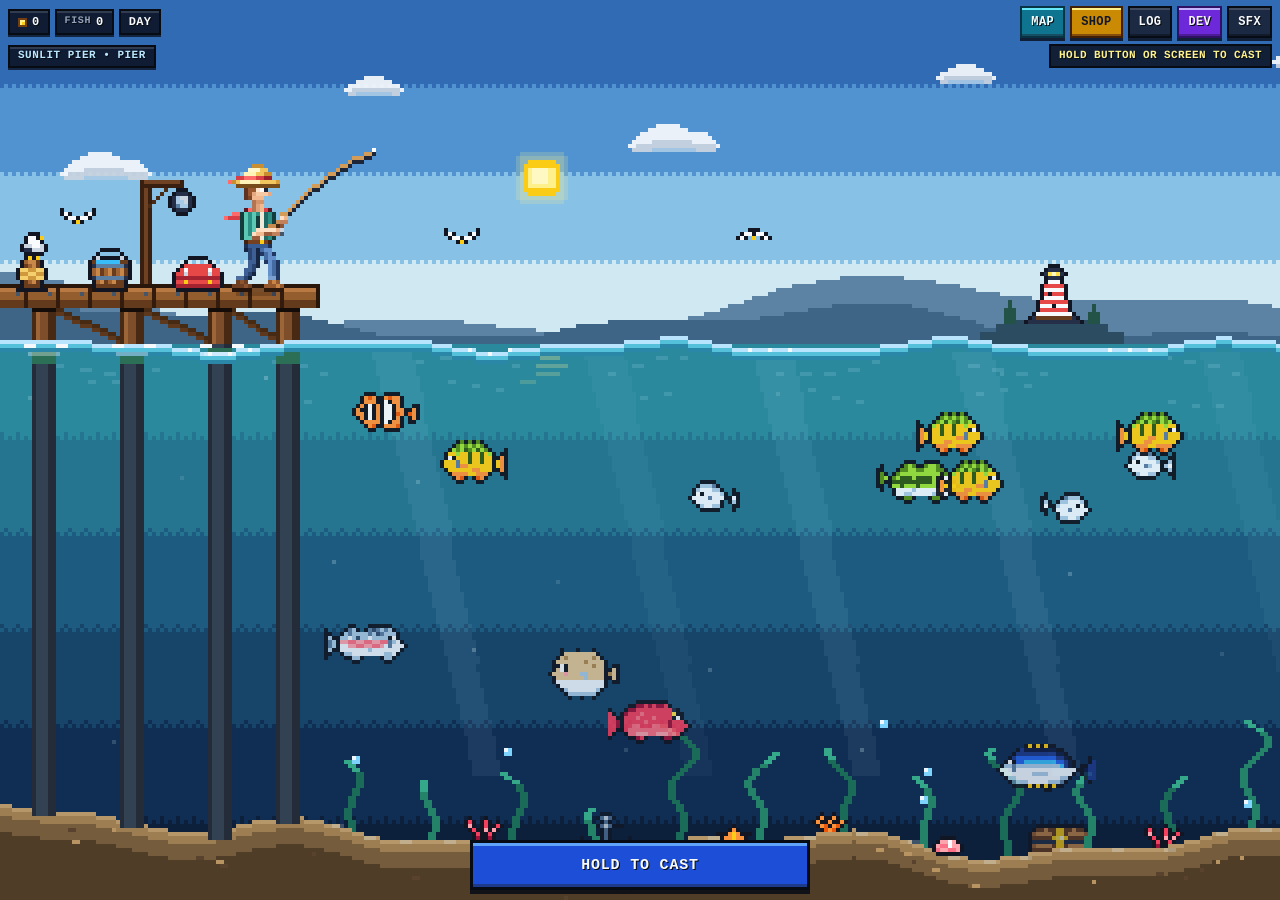
==== commit 5f595b30: "Upgrade Fish Log UI with All Maps & per-map tabs sorted from Common (bottom) up to Myth (top) Co-aut" ====
--- a/index.html
+++ b/index.html
@@ -128,13 +128,35 @@
 
     <!-- Fish Log modal -->
     <div id="log-modal" class="modal-backdrop hidden" role="dialog" aria-modal="true" aria-labelledby="log-title">
-      <div class="pixel-panel modal-panel">
-        <div class="modal-header">
-          <h2 id="log-title">FISH LOG</h2>
-          <span id="log-count" class="modal-sub">0 / 26</span>
+      <div class="pixel-panel modal-panel log-panel">
+        <div class="modal-header log-header">
+          <div class="log-title-wrap">
+            <span class="log-badge">GUIDE</span>
+            <h2 id="log-title">FISH LOG</h2>
+          </div>
+          <span id="log-count" class="log-count-pill">0 / 26</span>
           <button id="btn-log-close" class="pixel-btn close-btn" type="button" aria-label="Close Fish Log">X</button>
         </div>
-        <div id="log-grid" class="modal-body log-grid"></div>
+
+        <!-- Global Field Guide Summary Strip -->
+        <div id="log-summary" class="log-summary">
+          <span class="log-sum-stat">FOUND <b id="log-sum-found" class="c-teal">0%</b></span>
+          <span class="log-sum-stat">CAUGHT <b id="log-sum-total" class="c-cyan">0</b></span>
+          <span class="log-sum-stat">HEAVIEST <b id="log-sum-heavy" class="c-gold">--</b></span>
+          <span class="log-sum-stat">TOP TIER <b id="log-sum-tier">--</b></span>
+        </div>
+
+        <!-- Section Tabs: All Maps + Each Individual Map -->
+        <div id="log-tabs" class="log-tabs" role="tablist" aria-label="Fish log map sections"></div>
+
+        <!-- Active Section Header & Progress -->
+        <div id="log-section-bar" class="log-section-bar"></div>
+
+        <!-- Rarity-Sorted Fish List (Myth at Top -> Common at Bottom) -->
+        <div id="log-grid" class="modal-body log-body"></div>
+
+        <!-- Compact Selected Fish Info Footer -->
+        <div id="log-detail" class="log-detail">TAP ANY FISH FOR HABITAT &amp; RECORD INFO</div>
       </div>
     </div>
 
--- a/style.css
+++ b/style.css
@@ -689,30 +689,371 @@
 .shop-desc { font-size: 11px; color: #cbd5e1; }
 .shop-perk { font-size: 10px; color: #fde047; }
 
+/* ── Redesigned Fish Log / Field Guide ───────────────────────────────────── */
+.log-panel {
+  width: min(560px, 96vw);
+  max-height: min(89dvh, 680px);
+}
+
+.log-header {
+  background: linear-gradient(180deg, #16263d 0%, #0d1626 100%);
+  padding: 9px 12px;
+}
+
+.log-title-wrap {
+  display: flex;
+  align-items: center;
+  gap: 7px;
+}
+
+.log-badge {
+  background: #0d9488;
+  color: #f0fdfa;
+  border: 2px solid #070b14;
+  box-shadow: inset 0 1px 0 #5eead4;
+  padding: 2px 5px;
+  font-size: 9px;
+  font-weight: 800;
+  letter-spacing: 0.8px;
+}
+
+.log-count-pill {
+  margin-left: auto;
+  padding: 3px 7px;
+  font-size: 10px;
+  font-weight: 800;
+  color: #fde047;
+  background: #17233a;
+  border: 2px solid #2b4061;
+  letter-spacing: 0.4px;
+}
+
+.log-summary {
+  display: flex;
+  flex-wrap: wrap;
+  gap: 6px 12px;
+  padding: 6px 12px;
+  background: #0b1322;
+  border-bottom: 2px solid #223452;
+  font-size: 10px;
+  color: #94a3b8;
+  align-items: center;
+}
+
+.log-sum-stat {
+  display: inline-flex;
+  align-items: center;
+  gap: 4px;
+  letter-spacing: 0.3px;
+}
+
+.log-sum-stat b {
+  font-size: 10px;
+  font-weight: 800;
+  color: #f8fafc;
+}
+
+.log-tabs {
+  display: flex;
+  flex-wrap: wrap;
+  gap: 4px;
+  padding: 7px 10px 6px;
+  background: #0e1829;
+  border-bottom: 2px solid #263a5c;
+}
+
+.log-tab {
+  display: inline-flex;
+  align-items: center;
+  gap: 5px;
+  padding: 5px 8px;
+  background: #162338;
+  color: #94a3b8;
+  border: 2px solid #293e5e;
+  font-family: inherit;
+  font-size: 10px;
+  font-weight: 800;
+  letter-spacing: 0.3px;
+  cursor: pointer;
+}
+
+.log-tab:hover {
+  color: #e2e8f0;
+  background: #1d2f4a;
+}
+
+.log-tab.is-active {
+  background: #213757;
+  color: #ffffff;
+  border-color: var(--tab-accent, #38bdf8);
+  box-shadow: inset 0 2px 0 var(--tab-accent, #38bdf8);
+}
+
+.log-tab-dot {
+  width: 7px;
+  height: 7px;
+  border: 1px solid #070b14;
+  flex-shrink: 0;
+}
+
+.log-tab-cnt {
+  font-size: 9px;
+  color: #cbd5e1;
+  opacity: 0.85;
+}
+
+.log-tab.is-here::after {
+  content: '';
+  width: 5px;
+  height: 5px;
+  background: #fde047;
+  border: 1px solid #070b14;
+  margin-left: 1px;
+}
+
+.log-section-bar {
+  display: flex;
+  flex-direction: column;
+  gap: 5px;
+  padding: 8px 12px;
+  background: #121f34;
+  border-bottom: 2px solid #223452;
+}
+
+.log-sec-top {
+  display: flex;
+  align-items: center;
+  justify-content: space-between;
+  gap: 8px;
+  flex-wrap: wrap;
+}
+
+.log-sec-title {
+  display: inline-flex;
+  align-items: center;
+  gap: 6px;
+  font-size: 12px;
+  font-weight: 800;
+  color: #f8fafc;
+  letter-spacing: 0.4px;
+}
+
+.log-sec-order {
+  font-size: 9px;
+  font-weight: 800;
+  color: #94a3b8;
+  letter-spacing: 0.4px;
+}
+
+.log-prog-track {
+  height: 8px;
+  background: #09111f;
+  border: 2px solid #273c5c;
+  overflow: hidden;
+}
+
+.log-prog-fill {
+  height: 100%;
+  transition: width 160ms steps(8, end);
+}
+
+.log-tier-pills {
+  display: flex;
+  flex-wrap: wrap;
+  gap: 4px;
+}
+
+.log-tier-pill {
+  font-size: 9px;
+  font-weight: 800;
+  padding: 1px 5px;
+  background: #0c1526;
+  border: 1px solid #2a3e5e;
+  letter-spacing: 0.3px;
+}
+
+.log-body {
+  display: flex;
+  flex-direction: column;
+  gap: 11px;
+  padding: 10px 12px;
+  overflow-y: auto;
+  flex: 1;
+}
+
+.log-tier-group {
+  display: flex;
+  flex-direction: column;
+  gap: 6px;
+}
+
+.log-tier-head {
+  display: flex;
+  align-items: center;
+  gap: 7px;
+}
+
+.log-tier-tag {
+  font-size: 10px;
+  font-weight: 900;
+  letter-spacing: 0.6px;
+  padding: 2px 7px;
+  border: 2px solid #070b14;
+  box-shadow: inset 0 1px 0 rgba(255, 255, 255, 0.25);
+}
+
+.log-tier-line {
+  flex: 1;
+  height: 2px;
+  background: #233654;
+}
+
+.log-tier-count {
+  font-size: 10px;
+  font-weight: 800;
+  color: #94a3b8;
+}
+
 .log-grid {
   display: grid;
-  grid-template-columns: repeat(auto-fill, minmax(104px, 1fr));
+  grid-template-columns: repeat(auto-fill, minmax(116px, 1fr));
   gap: 7px;
 }
 
 .log-card {
   background: var(--bg-panel-2);
   border: 2px solid #354c6e;
-  padding: 7px 5px;
+  border-top: 3px solid var(--rar-color, #475569);
+  padding: 6px 6px 7px;
   display: flex;
   flex-direction: column;
   align-items: center;
   gap: 4px;
   text-align: center;
-}
-.log-card.locked { opacity: 0.65; }
-.log-card.locked img { filter: brightness(0) opacity(0.55); }
-.log-rarity { font-size: 9px; font-weight: 900; letter-spacing: 0.5px; }
-.log-img-wrap { width: 60px; height: 34px; display: flex; align-items: center; justify-content: center; }
-.log-img-wrap img { max-width: 58px; max-height: 32px; image-rendering: pixelated; image-rendering: crisp-edges; }
-.log-name { font-size: 11px; font-weight: 800; }
-.log-stats { font-size: 9px; color: var(--text-dim); }
-.log-maps { font-size: 9px; color: #7dd3fc; }
+  cursor: pointer;
+  position: relative;
+}
+
+.log-card:hover {
+  background: #1b2c46;
+  border-color: var(--rar-color, #64748b);
+}
+
+.log-card.is-selected {
+  background: #1f3352;
+  border-color: #fde047;
+  box-shadow: inset 0 0 0 1px #fde047;
+}
+
+.log-card.discovered.is-top-tier {
+  background: linear-gradient(180deg, #1d2240 0%, #131c30 100%);
+  box-shadow: inset 0 1px 0 rgba(255, 255, 255, 0.14);
+}
+
+.log-card.locked {
+  opacity: 0.72;
+  background: #0f1829;
+  border-color: #263650;
+}
+
+.log-card.locked img {
+  filter: brightness(0) opacity(0.5);
+}
+
+.log-img-wrap {
+  width: 100%;
+  height: 40px;
+  background: linear-gradient(180deg, #0b182c 0%, #091324 100%);
+  border: 1px solid #1e314d;
+  display: flex;
+  align-items: center;
+  justify-content: center;
+  padding: 2px;
+}
+
+.log-img-wrap img {
+  max-width: 72px;
+  max-height: 34px;
+  image-rendering: pixelated;
+  image-rendering: crisp-edges;
+}
+
+.log-name {
+  font-size: 11px;
+  font-weight: 800;
+  color: #f8fafc;
+  line-height: 1.15;
+}
+
+.log-card.locked .log-name {
+  color: #94a3b8;
+}
+
+.log-stats {
+  font-size: 9px;
+  color: #cbd5e1;
+  line-height: 1.2;
+}
+
+.log-card.locked .log-stats {
+  color: #64748b;
+}
+
+.log-value {
+  font-size: 9px;
+  font-weight: 800;
+  color: #fde047;
+}
+
+.log-maps {
+  display: flex;
+  flex-wrap: wrap;
+  justify-content: center;
+  gap: 3px;
+  margin-top: 1px;
+}
+
+.log-map-chip {
+  font-size: 8px;
+  font-weight: 800;
+  padding: 1px 4px;
+  background: #0a1220;
+  border: 1px solid #2b4061;
+  letter-spacing: 0.3px;
+}
+
+.log-detail {
+  padding: 8px 12px;
+  background: #0a1220;
+  border-top: 2px solid #263a5c;
+  font-size: 10px;
+  color: #94a3b8;
+  line-height: 1.35;
+  min-height: 38px;
+  display: flex;
+  flex-direction: column;
+  gap: 3px;
+}
+
+.log-detail-head {
+  display: flex;
+  align-items: center;
+  gap: 6px;
+  flex-wrap: wrap;
+  color: #f8fafc;
+  font-weight: 800;
+}
+
+.log-detail-meta {
+  margin-left: auto;
+  font-size: 9px;
+  color: #fde047;
+}
+
+.log-detail-desc {
+  color: #cbd5e1;
+  font-size: 10px;
+}
 
 .admin-panel {
   width: min(520px, 96vw);
